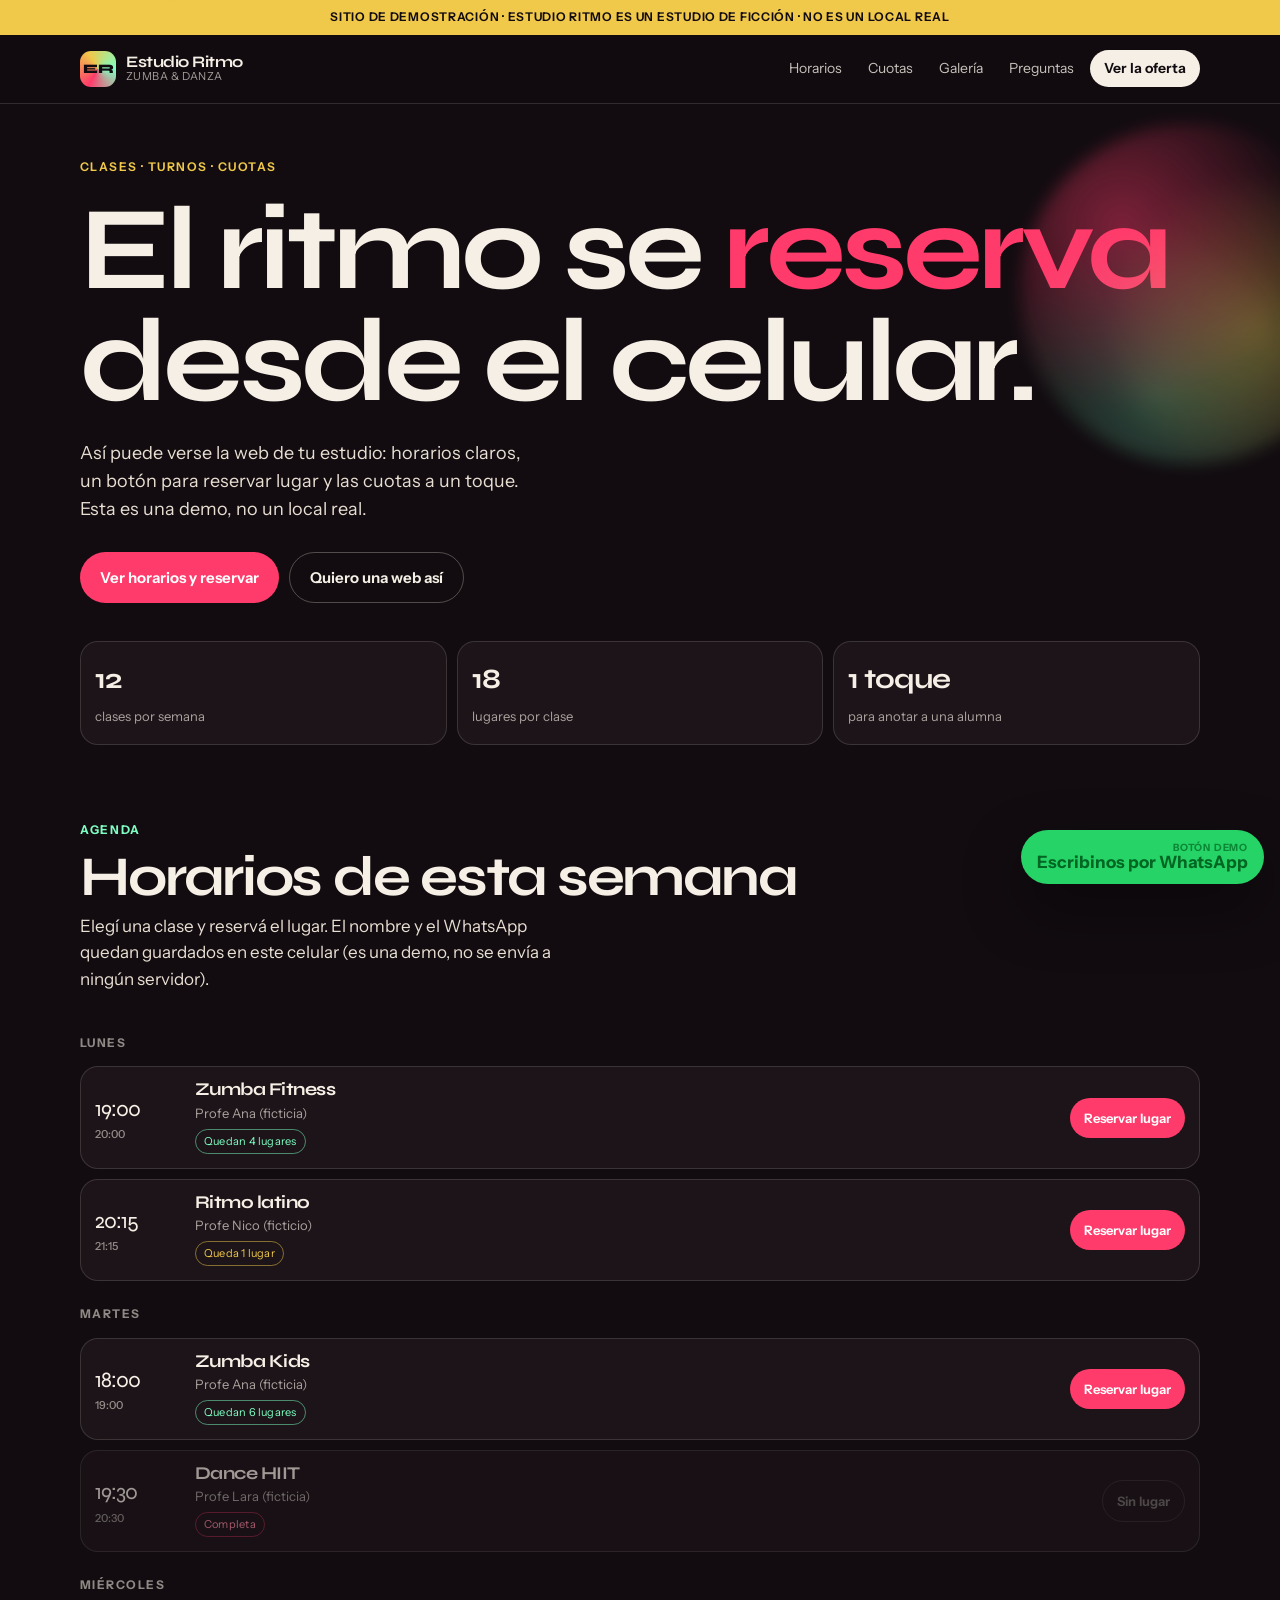
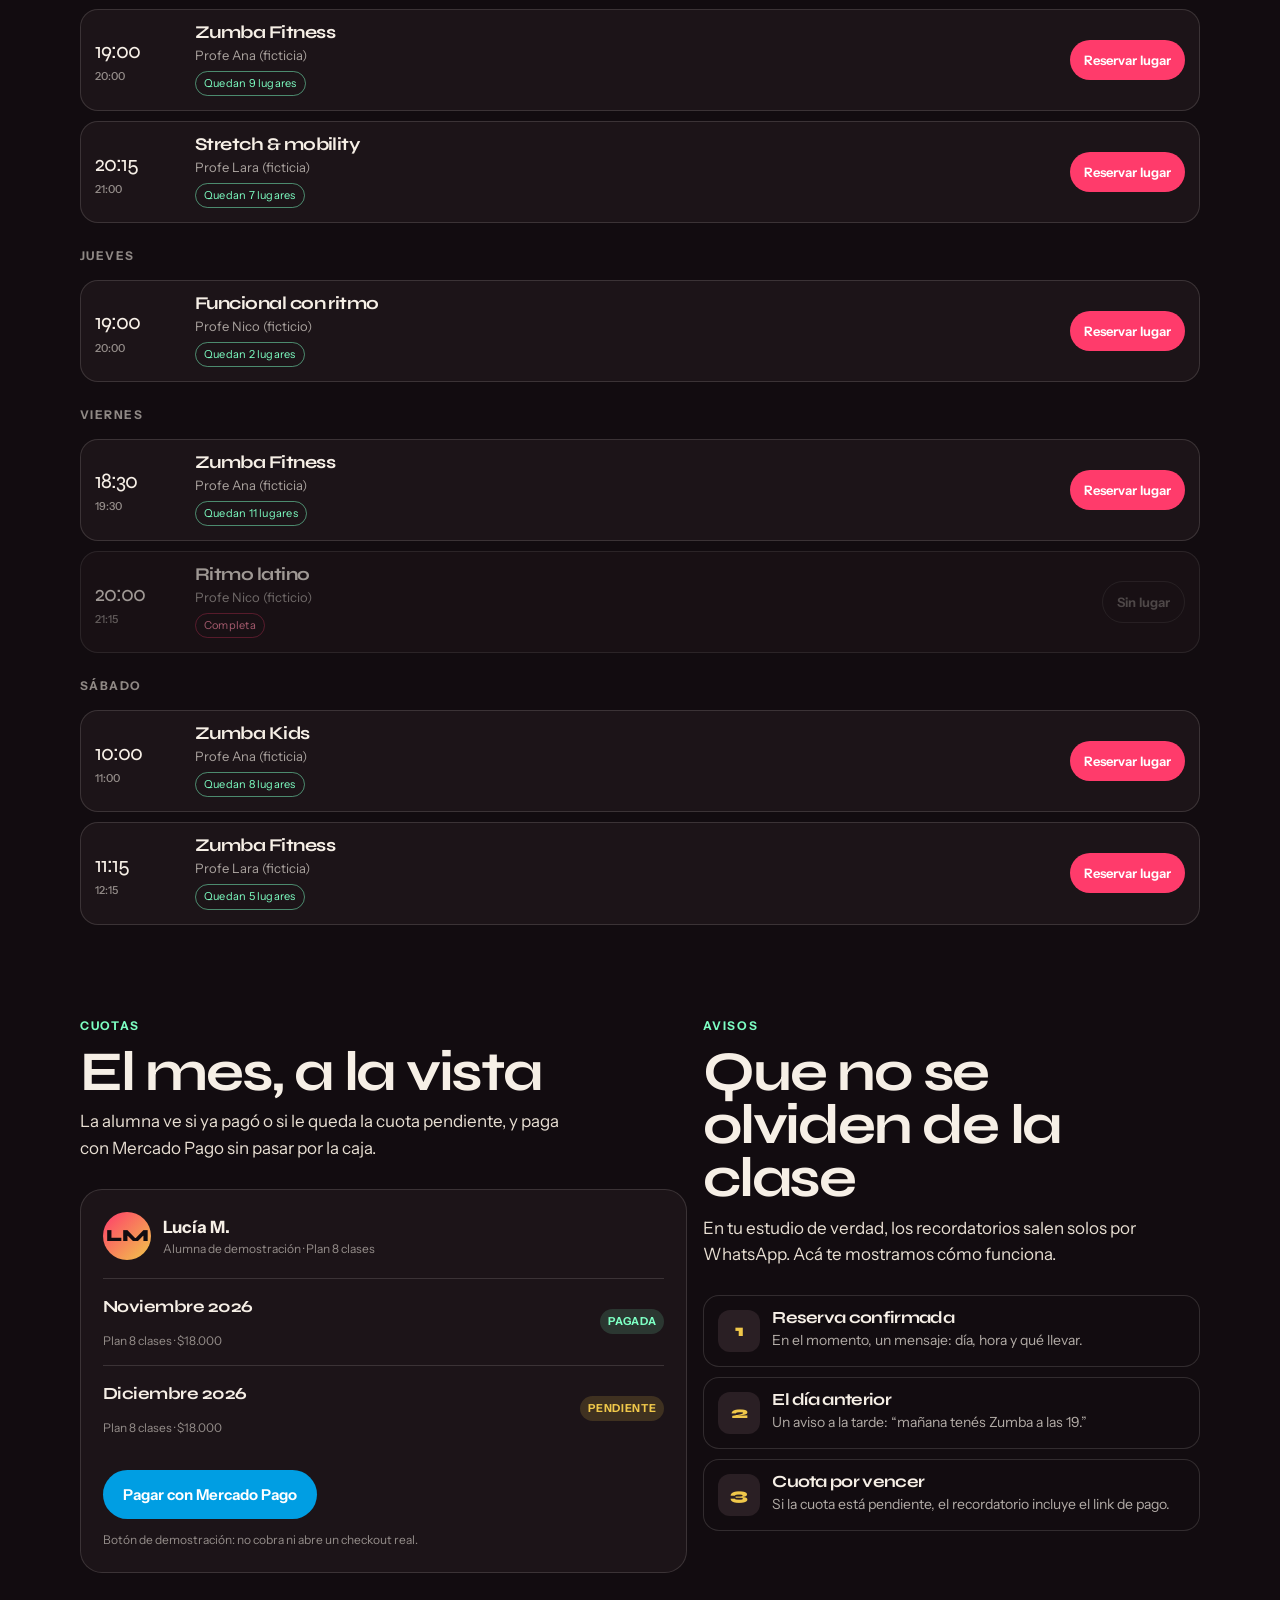
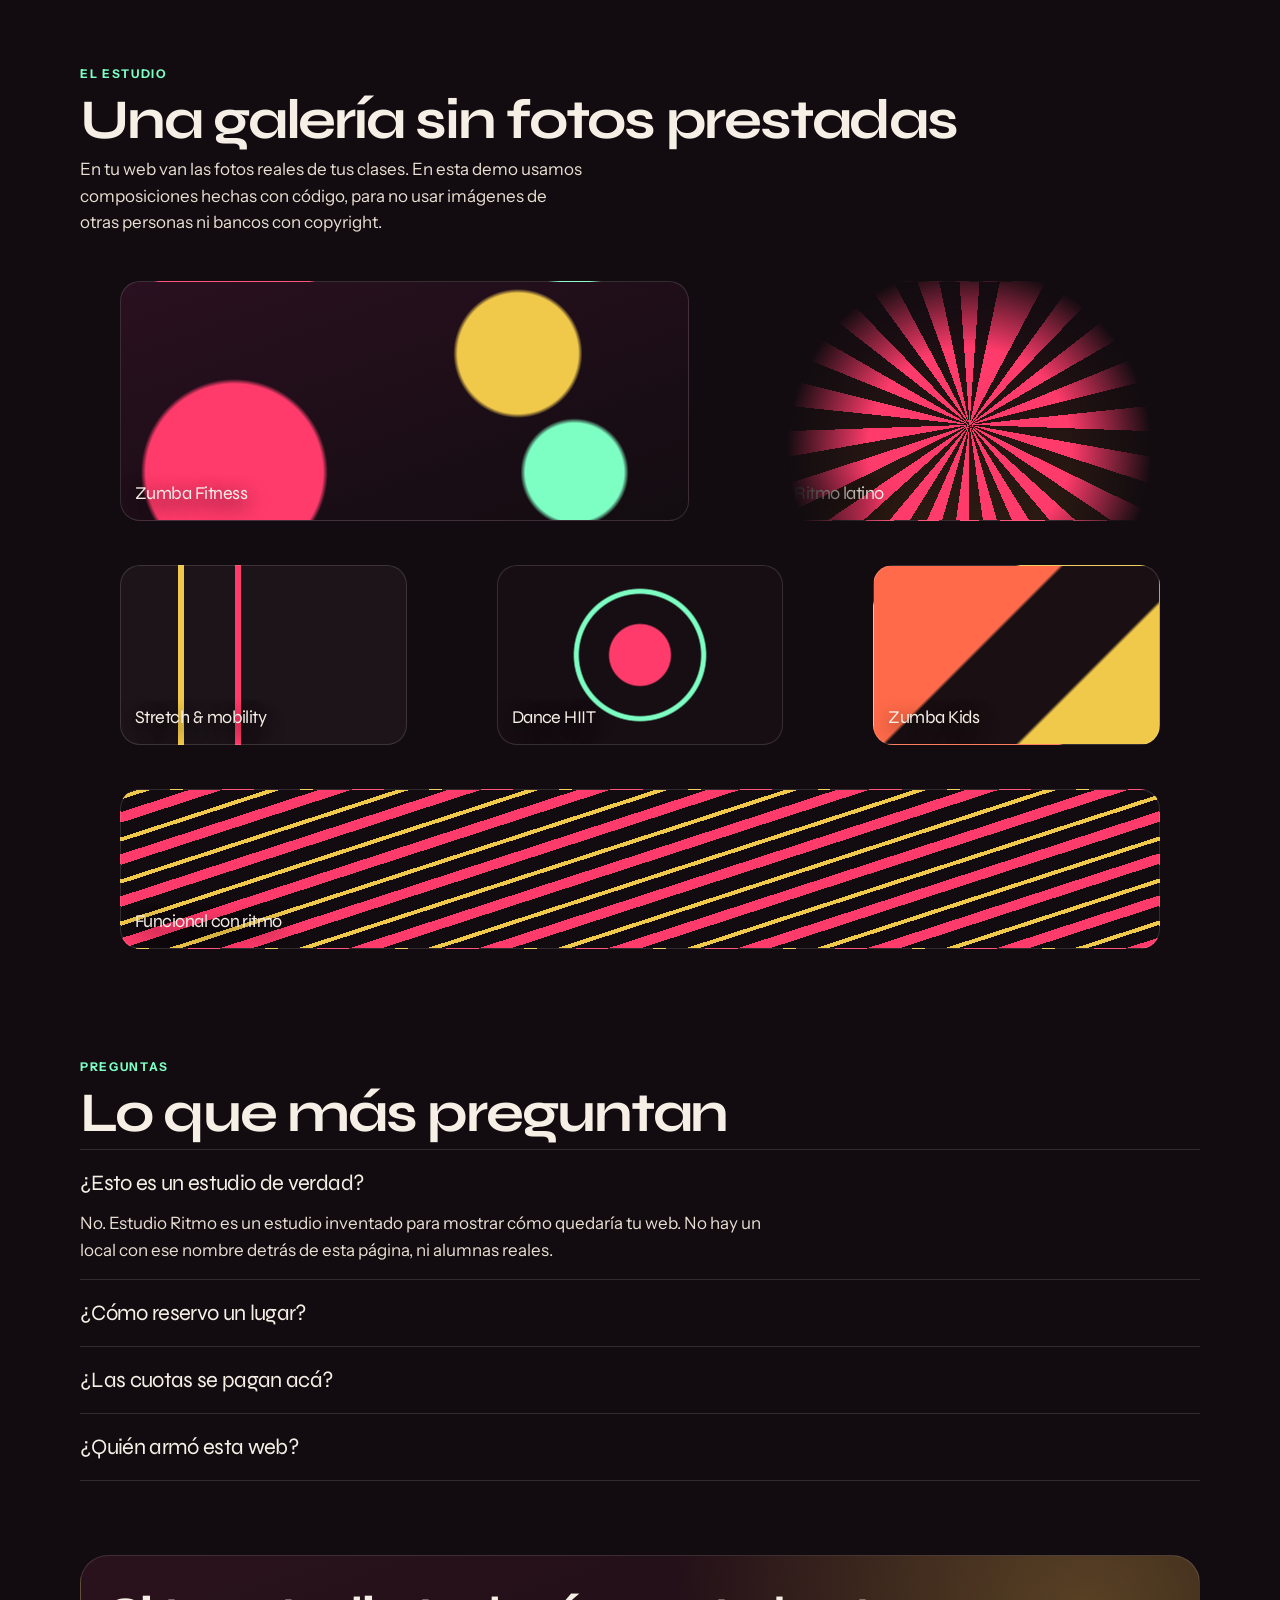
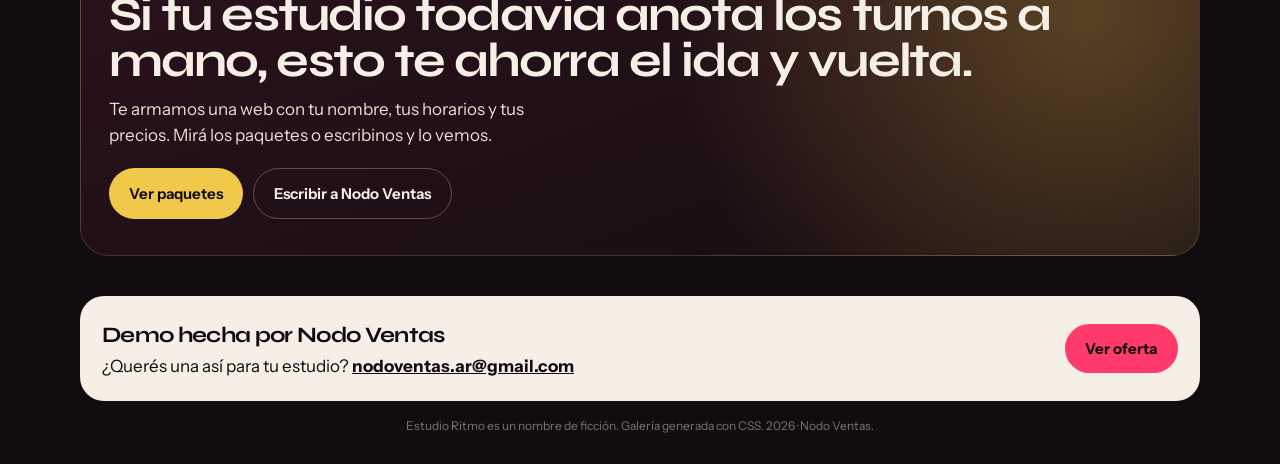
==== index.html @ 61b85a7e "Publicar demo Estudio Ritmo para Nodo Ventas" ====
<!DOCTYPE html>
<html lang="es-AR">
<head>
  <meta charset="utf-8">
  <meta name="viewport" content="width=device-width, initial-scale=1">
  <title>Estudio Ritmo · Zumba y Danza — Demo de Nodo Ventas</title>
  <meta name="description" content="Demo de una web para un estudio de Zumba y danza: horarios, reserva de lugar, cuotas y WhatsApp. Hecha por Nodo Ventas. Este estudio es de ficción.">
  <meta name="robots" content="noindex, nofollow">
  <link rel="icon" href="favicon.svg" type="image/svg+xml">
  <link rel="preconnect" href="https://fonts.googleapis.com">
  <link rel="preconnect" href="https://fonts.gstatic.com" crossorigin>
  <link href="https://fonts.googleapis.com/css2?family=Instrument+Sans:wght@400;500;650;700&family=Syne:wght@700;800&display=swap" rel="stylesheet">
  <link rel="stylesheet" href="styles.css">
</head>
<body>
  <a class="skip" href="#contenido">Saltar al contenido</a>
  <div class="demo-ribbon">Sitio de demostración · Estudio Ritmo es un estudio de ficción · No es un local real</div>

  <header class="site-header">
    <div class="wrap header-inner">
      <a class="brand" href="#inicio">
        <span class="brand-mark" aria-hidden="true">ER</span>
        <span class="brand-text">
          <strong>Estudio Ritmo</strong>
          <span>Zumba & Danza</span>
        </span>
      </a>
      <button class="menu-btn" type="button" aria-expanded="false" aria-controls="nav" aria-label="Abrir menú">
        <span></span><span></span><span></span>
      </button>
      <nav class="nav" id="nav">
        <a href="#horarios">Horarios</a>
        <a href="#cuotas">Cuotas</a>
        <a href="#galeria">Galería</a>
        <a href="#preguntas">Preguntas</a>
        <a class="nav-cta" href="oferta/">Ver la oferta</a>
      </nav>
    </div>
  </header>

  <main id="contenido">
    <section class="hero" id="inicio">
      <div class="hero-orbit" aria-hidden="true"></div>
      <div class="wrap">
        <p class="hero-kicker">Clases · Turnos · Cuotas</p>
        <h1>El ritmo se <em>reserva</em> desde el celular.</h1>
        <p class="hero-lead">Así puede verse la web de tu estudio: horarios claros, un botón para reservar lugar y las cuotas a un toque. Esta es una demo, no un local real.</p>
        <div class="hero-actions">
          <a class="btn btn-primary" href="#horarios">Ver horarios y reservar</a>
          <a class="btn btn-ghost" href="oferta/">Quiero una web así</a>
        </div>
      </div>
    </section>

    <div class="wrap">
      <div class="stats">
        <div class="stat"><b>12</b><span>clases por semana</span></div>
        <div class="stat"><b>18</b><span>lugares por clase</span></div>
        <div class="stat"><b>1 toque</b><span>para anotar a una alumna</span></div>
      </div>
    </div>

    <section id="horarios">
      <div class="wrap">
        <p class="section-kicker">Agenda</p>
        <h2 class="section-title">Horarios de esta semana</h2>
        <p class="section-lead">Elegí una clase y reservá el lugar. El nombre y el WhatsApp quedan guardados en este celular (es una demo, no se envía a ningún servidor).</p>
        <div class="schedule" id="schedule"></div>
      </div>
    </section>

    <section id="cuotas">
      <div class="wrap cuotas-grid">
        <div>
          <p class="section-kicker">Cuotas</p>
          <h2 class="section-title">El mes, a la vista</h2>
          <p class="section-lead">La alumna ve si ya pagó o si le queda la cuota pendiente, y paga con Mercado Pago sin pasar por la caja.</p>
          <div class="panel">
            <div class="alumna">
              <div class="avatar" aria-hidden="true">LM</div>
              <div>
                <strong>Lucía M.</strong>
                <small>Alumna de demostración · Plan 8 clases</small>
              </div>
            </div>
            <div class="fee-row">
              <div>
                <strong>Noviembre 2026</strong>
                <div class="demo-note">Plan 8 clases · $18.000</div>
              </div>
              <span class="badge badge-ok">Pagada</span>
            </div>
            <div class="fee-row">
              <div>
                <strong>Diciembre 2026</strong>
                <div class="demo-note">Plan 8 clases · $18.000</div>
              </div>
              <span class="badge badge-pend">Pendiente</span>
            </div>
            <div class="hero-actions" style="margin-top:18px">
              <button class="btn btn-mp" type="button" id="btn-mp">Pagar con Mercado Pago</button>
            </div>
            <p class="demo-note">Botón de demostración: no cobra ni abre un checkout real.</p>
          </div>
        </div>
        <div id="recordatorios">
          <p class="section-kicker">Avisos</p>
          <h2 class="section-title">Que no se olviden de la clase</h2>
          <p class="section-lead">En tu estudio de verdad, los recordatorios salen solos por WhatsApp. Acá te mostramos cómo funciona.</p>
          <div class="reminders">
            <div class="step">
              <div class="step-n">1</div>
              <div>
                <h3>Reserva confirmada</h3>
                <p>En el momento, un mensaje: día, hora y qué llevar.</p>
              </div>
            </div>
            <div class="step">
              <div class="step-n">2</div>
              <div>
                <h3>El día anterior</h3>
                <p>Un aviso a la tarde: “mañana tenés Zumba a las 19.”</p>
              </div>
            </div>
            <div class="step">
              <div class="step-n">3</div>
              <div>
                <h3>Cuota por vencer</h3>
                <p>Si la cuota está pendiente, el recordatorio incluye el link de pago.</p>
              </div>
            </div>
          </div>
        </div>
      </div>
    </section>

    <section id="galeria">
      <div class="wrap">
        <p class="section-kicker">El estudio</p>
        <h2 class="section-title">Una galería sin fotos prestadas</h2>
        <p class="section-lead">En tu web van las fotos reales de tus clases. En esta demo usamos composiciones hechas con código, para no usar imágenes de otras personas ni bancos con copyright.</p>
        <div class="gallery">
          <figure class="art"><figcaption>Zumba Fitness</figcaption></figure>
          <figure class="art"><figcaption>Ritmo latino</figcaption></figure>
          <figure class="art"><figcaption>Stretch & mobility</figcaption></figure>
          <figure class="art"><figcaption>Dance HIIT</figcaption></figure>
          <figure class="art"><figcaption>Zumba Kids</figcaption></figure>
          <figure class="art"><figcaption>Funcional con ritmo</figcaption></figure>
        </div>
      </div>
    </section>

    <section id="preguntas">
      <div class="wrap faq">
        <p class="section-kicker">Preguntas</p>
        <h2 class="section-title">Lo que más preguntan</h2>
        <details open>
          <summary>¿Esto es un estudio de verdad?</summary>
          <p>No. Estudio Ritmo es un estudio inventado para mostrar cómo quedaría tu web. No hay un local con ese nombre detrás de esta página, ni alumnas reales.</p>
        </details>
        <details>
          <summary>¿Cómo reservo un lugar?</summary>
          <p>En Horarios, tocá “Reservar lugar”, escribí tu nombre y un WhatsApp. En la demo la reserva queda en este celular. En tu estudio, te llegaría a vos y a la alumna por WhatsApp.</p>
        </details>
        <details>
          <summary>¿Las cuotas se pagan acá?</summary>
          <p>En una web real, el botón de Mercado Pago abre el checkout y acredita la cuota. En esta demo el botón no cobra: solo muestra cómo se vería el paso.</p>
        </details>
        <details>
          <summary>¿Quién armó esta web?</summary>
          <p>La armó Nodo Ventas, para mostrarte el tipo de sitio que podemos hacer para tu estudio. Si te gusta, escribinos a nodoventas.ar@gmail.com.</p>
        </details>
      </div>
    </section>

    <div class="wrap">
      <div class="cta-band">
        <h2>Si tu estudio todavía anota los turnos a mano, esto te ahorra el ida y vuelta.</h2>
        <p>Te armamos una web con tu nombre, tus horarios y tus precios. Mirá los paquetes o escribinos y lo vemos.</p>
        <div class="hero-actions">
          <a class="btn btn-gold" href="oferta/">Ver paquetes</a>
          <a class="btn btn-ghost" href="mailto:nodoventas.ar@gmail.com?subject=Quiero%20una%20web%20como%20la%20demo%20de%20Estudio%20Ritmo">Escribir a Nodo Ventas</a>
        </div>
      </div>
    </div>
  </main>

  <footer class="site-footer">
    <div class="wrap">
      <div class="nodo-banner">
        <div>
          <strong>Demo hecha por Nodo Ventas</strong>
          <span>¿Querés una así para tu estudio? <a href="mailto:nodoventas.ar@gmail.com">nodoventas.ar@gmail.com</a></span>
        </div>
        <a class="btn btn-primary" href="oferta/">Ver oferta</a>
      </div>
      <p class="fine">Estudio Ritmo es un nombre de ficción. Galería generada con CSS. 2026 · Nodo Ventas.</p>
    </div>
  </footer>

  <a class="wa-float" href="https://wa.me/5491100000000" id="btn-wa" data-demo="true">
    <small>Botón demo</small>
    Escribinos por WhatsApp
  </a>

  <div class="modal" id="modal-reserva" hidden>
    <div class="sheet" role="dialog" aria-modal="true" aria-labelledby="reserva-titulo">
      <div id="reserva-form">
        <h2 id="reserva-titulo">Reservar lugar</h2>
        <p class="class-resume" id="reserva-resumen"></p>
        <label for="nombre">Tu nombre</label>
        <input id="nombre" name="nombre" autocomplete="name" required placeholder="Ej: Marina López">
        <label for="whatsapp">WhatsApp</label>
        <input id="whatsapp" name="whatsapp" inputmode="tel" autocomplete="tel" required placeholder="Ej: 11 5555-0000">
        <p class="demo-note">En esta demo no se envía ningún mensaje. Los datos quedan solo en tu celular.</p>
        <div class="sheet-actions">
          <button class="btn btn-primary" type="button" id="btn-confirmar">Confirmar reserva</button>
          <button class="btn btn-ghost" type="button" data-close>Cancelar</button>
        </div>
      </div>
      <div class="confirm-box" id="reserva-ok" hidden>
        <p class="section-kicker">Listo</p>
        <h2>Lugar reservado</h2>
        <p class="class-resume" id="ok-resumen"></p>
        <div class="code" id="ok-codigo"></div>
        <p>En un estudio real, te llegaría un WhatsApp de confirmación y un recordatorio el día anterior.</p>
        <div class="sheet-actions" style="justify-content:center">
          <button class="btn btn-gold" type="button" data-close>Cerrar</button>
        </div>
      </div>
    </div>
  </div>

  <div class="modal" id="modal-aviso" hidden>
    <div class="sheet" role="dialog" aria-modal="true" aria-labelledby="aviso-titulo">
      <h2 id="aviso-titulo">Esto es una demostración</h2>
      <p id="aviso-texto" class="class-resume"></p>
      <div class="sheet-actions">
        <button class="btn btn-gold" type="button" data-close>Entendido</button>
      </div>
    </div>
  </div>

  <script src="app.js"></script>
</body>
</html>
---- styles.css ----
:root {
  --ink: #120c10;
  --ink-2: #1c1418;
  --ink-3: #2a1f24;
  --paper: #f6efe6;
  --paper-dim: #e8dfd3;
  --flash: #ff3b6b;
  --flash-2: #ff6b4a;
  --gold: #f0c84a;
  --mint: #7dffc3;
  --line: rgba(246, 239, 230, 0.14);
  --line-strong: rgba(246, 239, 230, 0.28);
  --shadow: 0 24px 60px rgba(0, 0, 0, 0.45);
  --radius: 22px;
  --font-d: "Syne", "Trebuchet MS", sans-serif;
  --font-b: "Instrument Sans", "Segoe UI", sans-serif;
  --max: 1120px;
}

*, *::before, *::after { box-sizing: border-box; }
html { scroll-behavior: smooth; }
html, body { margin: 0; padding: 0; }
body {
  background: var(--ink);
  color: var(--paper);
  font-family: var(--font-b);
  font-size: 17px;
  line-height: 1.55;
  -webkit-font-smoothing: antialiased;
  text-rendering: optimizeLegibility;
}

img { max-width: 100%; display: block; }
a { color: inherit; }
button, input, select { font: inherit; color: inherit; }
button { cursor: pointer; }
h1, h2, h3, h4 { font-family: var(--font-d); line-height: 0.95; letter-spacing: -0.04em; margin: 0; }
p { margin: 0; }

.skip {
  position: absolute; left: 12px; top: -40px; z-index: 100;
  background: var(--gold); color: var(--ink); padding: 8px 12px; border-radius: 8px;
}
.skip:focus { top: 12px; }

.demo-ribbon {
  background: var(--gold);
  color: var(--ink);
  text-align: center;
  font-size: 12px;
  font-weight: 650;
  letter-spacing: 0.06em;
  text-transform: uppercase;
  padding: 8px 16px;
}

.wrap { width: min(var(--max), calc(100% - 32px)); margin-inline: auto; }

.site-header {
  position: sticky; top: 0; z-index: 40;
  backdrop-filter: blur(16px);
  background: rgba(18, 12, 16, 0.82);
  border-bottom: 1px solid var(--line);
}
.header-inner {
  display: flex; align-items: center; justify-content: space-between;
  min-height: 68px; gap: 16px;
}
.brand { display: flex; align-items: center; gap: 10px; text-decoration: none; }
.brand-mark {
  width: 36px; height: 36px; border-radius: 11px;
  background: conic-gradient(from 210deg, var(--flash), var(--gold), var(--mint), var(--flash));
  display: grid; place-items: center;
  font-family: var(--font-d); font-weight: 800; font-size: 13px; color: var(--ink);
}
.brand-text { display: flex; flex-direction: column; line-height: 1.05; }
.brand-text strong { font-family: var(--font-d); font-size: 16px; letter-spacing: -0.03em; }
.brand-text span { font-size: 11px; opacity: 0.65; letter-spacing: 0.04em; text-transform: uppercase; }

.nav { display: flex; gap: 6px; align-items: center; }
.nav a {
  text-decoration: none; font-size: 14px; padding: 8px 10px; border-radius: 999px;
  opacity: 0.8;
}
.nav a:hover, .nav a:focus-visible { opacity: 1; background: var(--ink-3); }
.nav-cta {
  background: var(--paper) !important; color: var(--ink) !important;
  font-weight: 650; opacity: 1 !important; padding: 8px 14px !important;
}
.menu-btn {
  display: none; background: transparent; border: 1px solid var(--line-strong);
  border-radius: 10px; width: 44px; height: 44px; padding: 0;
}
.menu-btn span { display: block; width: 18px; height: 2px; background: var(--paper); margin: 4px auto; }

.hero { padding: 48px 0 28px; position: relative; overflow: hidden; }
.hero-kicker {
  display: inline-flex; align-items: center; gap: 8px;
  font-size: 12px; letter-spacing: 0.12em; text-transform: uppercase;
  color: var(--gold); font-weight: 650; margin-bottom: 18px;
}
.hero h1 {
  font-size: clamp(52px, 12vw, 118px);
  max-width: 14ch;
}
.hero h1 em { font-style: normal; color: var(--flash); }
.hero-lead {
  max-width: 38ch; margin: 22px 0 28px; font-size: 18px; color: var(--paper-dim);
}
.hero-actions { display: flex; flex-wrap: wrap; gap: 10px; }
.btn {
  display: inline-flex; align-items: center; justify-content: center; gap: 8px;
  text-decoration: none; border: 0; border-radius: 999px;
  padding: 13px 20px; font-weight: 650; font-size: 15px;
  transition: transform 0.15s ease, background 0.15s ease;
}
.btn:active { transform: scale(0.98); }
.btn-primary { background: var(--flash); color: #fff; }
.btn-primary:hover { background: #ff567f; }
.btn-ghost { background: transparent; border: 1px solid var(--line-strong); color: var(--paper); }
.btn-ghost:hover { background: var(--ink-3); }
.btn-gold { background: var(--gold); color: var(--ink); }
.btn-mp { background: #009ee3; color: #fff; }
.btn-wa { background: #25d366; color: #062; }
.btn[disabled] { opacity: 0.4; cursor: not-allowed; }

.hero-orbit {
  position: absolute; right: -80px; top: 20px; width: 340px; height: 340px;
  border-radius: 50%;
  background:
    radial-gradient(circle at 30% 30%, rgba(255, 59, 107, 0.45), transparent 55%),
    radial-gradient(circle at 70% 60%, rgba(240, 200, 74, 0.35), transparent 50%),
    radial-gradient(circle at 40% 80%, rgba(125, 255, 195, 0.25), transparent 50%);
  filter: blur(8px); pointer-events: none;
}

.stats {
  display: grid; grid-template-columns: repeat(3, 1fr); gap: 10px;
  padding: 10px 0 48px;
}
.stat {
  border: 1px solid var(--line); border-radius: 18px; padding: 16px 14px;
  background: var(--ink-2);
}
.stat b { display: block; font-family: var(--font-d); font-size: 28px; letter-spacing: -0.04em; }
.stat span { font-size: 13px; opacity: 0.65; }

section { padding: 28px 0 64px; }
.section-kicker {
  color: var(--mint); font-size: 12px; letter-spacing: 0.14em; text-transform: uppercase; font-weight: 700;
  margin-bottom: 10px;
}
.section-title { font-size: clamp(32px, 6vw, 56px); margin-bottom: 10px; }
.section-lead { color: var(--paper-dim); max-width: 46ch; margin-bottom: 28px; }

.schedule {
  display: grid; gap: 10px;
}
.day-label {
  font-size: 12px; letter-spacing: 0.12em; text-transform: uppercase;
  opacity: 0.55; margin: 14px 0 4px; font-weight: 700;
}
.class-card {
  display: grid; grid-template-columns: 88px 1fr auto; gap: 12px; align-items: center;
  background: var(--ink-2); border: 1px solid var(--line); border-radius: 18px;
  padding: 14px;
}
.class-card.full { opacity: 0.62; }
.class-time { font-family: var(--font-d); font-size: 22px; letter-spacing: -0.04em; }
.class-time small { display: block; font-family: var(--font-b); font-size: 11px; opacity: 0.55; font-weight: 500; letter-spacing: 0; }
.class-meta h3 { font-size: 18px; margin-bottom: 4px; letter-spacing: -0.03em; }
.class-meta p { font-size: 13px; opacity: 0.65; }
.pills { display: flex; gap: 6px; flex-wrap: wrap; margin-top: 6px; }
.pill {
  font-size: 11px; border-radius: 999px; padding: 3px 8px;
  border: 1px solid var(--line-strong); letter-spacing: 0.02em;
}
.pill.ok { border-color: rgba(125, 255, 195, 0.5); color: var(--mint); }
.pill.warn { border-color: rgba(240, 200, 74, 0.5); color: var(--gold); }
.pill.no { border-color: rgba(255, 59, 107, 0.45); color: #ff8aa6; }
.class-card .btn { padding: 10px 14px; font-size: 13px; white-space: nowrap; }

.cuotas-grid, .two-col { display: grid; grid-template-columns: 1.1fr 0.9fr; gap: 16px; }
.panel {
  background: var(--ink-2); border: 1px solid var(--line); border-radius: var(--radius); padding: 22px;
}
.alumna { display: flex; gap: 12px; align-items: center; margin-bottom: 18px; }
.avatar {
  width: 48px; height: 48px; border-radius: 50%;
  background: linear-gradient(135deg, var(--flash), var(--gold));
  display: grid; place-items: center; font-family: var(--font-d); font-weight: 800; color: var(--ink);
}
.alumna small { display: block; opacity: 0.55; font-size: 12px; }
.fee-row {
  display: flex; justify-content: space-between; align-items: center; gap: 10px;
  padding: 14px 0; border-top: 1px solid var(--line);
}
.fee-row strong { font-family: var(--font-d); letter-spacing: -0.03em; }
.badge {
  font-size: 11px; font-weight: 700; letter-spacing: 0.06em; text-transform: uppercase;
  border-radius: 999px; padding: 4px 8px;
}
.badge-ok { background: rgba(125, 255, 195, 0.15); color: var(--mint); }
.badge-pend { background: rgba(240, 200, 74, 0.16); color: var(--gold); }
.demo-note { font-size: 12px; opacity: 0.55; margin-top: 12px; }

.reminders { display: grid; gap: 10px; }
.step {
  display: grid; grid-template-columns: 42px 1fr; gap: 12px; align-items: start;
  padding: 14px; border: 1px solid var(--line); border-radius: 16px; background: var(--ink);
}
.step-n {
  width: 42px; height: 42px; border-radius: 12px;
  background: var(--ink-3); display: grid; place-items: center;
  font-family: var(--font-d); font-weight: 800; color: var(--gold);
}
.step h3 { font-size: 17px; margin-bottom: 4px; }
.step p { font-size: 14px; opacity: 0.7; }

.gallery { display: grid; grid-template-columns: repeat(6, 1fr); gap: 10px; }
.art {
  position: relative; overflow: hidden; border-radius: 20px; min-height: 180px;
  border: 1px solid var(--line);
}
.art:nth-child(1) { grid-column: span 3; min-height: 240px; background:
  radial-gradient(circle at 20% 80%, #ff3b6b 0 18%, transparent 19%),
  radial-gradient(circle at 70% 30%, #f0c84a 0 14%, transparent 15%),
  radial-gradient(circle at 80% 80%, #7dffc3 0 10%, transparent 11%),
  linear-gradient(160deg, #2a1020, #120c10);
}
.art:nth-child(2) { grid-column: span 3; background:
  repeating-conic-gradient(from 20deg at 50% 60%, #ff3b6b 0 8deg, transparent 8deg 16deg),
  linear-gradient(180deg, #1a0c14, #2a1a12);
  mask-image: radial-gradient(circle at 50% 70%, #000 40%, transparent 72%);
}
.art:nth-child(3), .art:nth-child(4), .art:nth-child(5), .art:nth-child(6) { grid-column: span 3; }
@media (min-width: 720px) {
  .art:nth-child(3), .art:nth-child(4), .art:nth-child(5), .art:nth-child(6) { grid-column: span 3; }
  .gallery { grid-template-columns: repeat(12, 1fr); }
  .art:nth-child(1) { grid-column: span 7; }
  .art:nth-child(2) { grid-column: span 5; }
  .art:nth-child(3) { grid-column: span 4; }
  .art:nth-child(4) { grid-column: span 4; }
  .art:nth-child(5) { grid-column: span 4; }
  .art:nth-child(6) { grid-column: span 12; min-height: 160px; }
}
.art:nth-child(3) { background:
  linear-gradient(90deg, transparent 0 20%, #f0c84a 20% 22%, transparent 22% 40%, #ff3b6b 40% 42%, transparent 42%),
  linear-gradient(#1c1418, #1c1418);
}
.art:nth-child(4) {
  background:
    radial-gradient(circle at 50% 50%, transparent 36%, #7dffc3 37% 39%, transparent 40%),
    radial-gradient(circle at 50% 50%, #ff3b6b 0 18%, transparent 19%),
    #160e12;
}
.art:nth-child(5) {
  background:
    linear-gradient(135deg, #ff6b4a 0 40%, transparent 41%),
    linear-gradient(315deg, #f0c84a 0 30%, #1a1014 31%);
}
.art:nth-child(6) {
  background:
    repeating-linear-gradient(-18deg, #ff3b6b 0 10px, #120c10 10px 22px, #f0c84a 22px 26px, #120c10 26px 40px);
}
.art figcaption {
  position: absolute; left: 14px; bottom: 12px;
  font-family: var(--font-d); font-size: 18px; letter-spacing: -0.03em;
  text-shadow: 0 6px 20px #000;
}

.faq details {
  border-top: 1px solid var(--line); padding: 16px 0;
}
.faq details:last-child { border-bottom: 1px solid var(--line); }
.faq summary { cursor: pointer; font-family: var(--font-d); font-size: 22px; letter-spacing: -0.03em; list-style: none; }
.faq summary::-webkit-details-marker { display: none; }
.faq details p { margin-top: 10px; color: var(--paper-dim); max-width: 62ch; }

.cta-band {
  margin: 10px 0 40px; padding: 36px 28px; border-radius: 28px;
  background:
    radial-gradient(circle at 90% 20%, rgba(240, 200, 74, 0.28), transparent 40%),
    linear-gradient(160deg, #2a121c, #160c10);
  border: 1px solid var(--line);
}
.cta-band h2 { font-size: clamp(28px, 6vw, 48px); margin-bottom: 12px; }
.cta-band p { color: var(--paper-dim); margin-bottom: 20px; max-width: 42ch; }

.site-footer { padding: 0 0 28px; }
.nodo-banner {
  background: var(--paper); color: var(--ink); border-radius: 24px; padding: 22px 22px;
  display: flex; flex-wrap: wrap; justify-content: space-between; gap: 12px; align-items: center;
}
.nodo-banner strong { font-family: var(--font-d); font-size: 22px; letter-spacing: -0.03em; display: block; }
.nodo-banner a { color: var(--ink); font-weight: 700; }
.fine { text-align: center; font-size: 12px; opacity: 0.45; margin-top: 16px; }

.wa-float {
  position: fixed; right: 16px; bottom: 16px; z-index: 30;
  background: #25d366; color: #062; border-radius: 999px;
  padding: 12px 16px; text-decoration: none; font-weight: 750;
  box-shadow: var(--shadow); display: flex; flex-direction: column; align-items: flex-end; line-height: 1.1;
}
.wa-float small { font-size: 10px; font-weight: 700; letter-spacing: 0.08em; text-transform: uppercase; opacity: 0.7; }

.modal[hidden], .sheet[hidden] { display: none !important; }
.modal {
  position: fixed; inset: 0; z-index: 60;
  background: rgba(0, 0, 0, 0.62);
  display: grid; place-items: end center;
}
.sheet {
  width: min(520px, 100%);
  background: var(--ink-2);
  border-radius: 24px 24px 0 0;
  padding: 22px 20px 28px;
  border: 1px solid var(--line);
  max-height: 92vh; overflow: auto;
}
@media (min-width: 720px) {
  .modal { place-items: center; }
  .sheet { border-radius: 24px; }
}
.sheet h2 { font-size: 32px; margin-bottom: 8px; }
.sheet .class-resume { opacity: 0.7; margin-bottom: 18px; }
label { display: block; font-size: 13px; margin: 12px 0 6px; opacity: 0.8; }
input {
  width: 100%; background: var(--ink); border: 1px solid var(--line-strong);
  border-radius: 14px; padding: 12px 14px; outline: none;
}
input:focus { border-color: var(--gold); }
.sheet-actions { display: flex; gap: 8px; margin-top: 18px; flex-wrap: wrap; }
.confirm-box { text-align: center; padding: 12px 0; }
.confirm-box .code {
  font-family: var(--font-d); font-size: 36px; letter-spacing: 0.08em; color: var(--gold); margin: 10px 0 16px;
}

.plans { display: grid; grid-template-columns: repeat(3, 1fr); gap: 14px; }
.plan {
  background: var(--ink-2); border: 1px solid var(--line); border-radius: 24px; padding: 22px;
  display: flex; flex-direction: column; gap: 10px;
}
.plan.featured {
  border-color: rgba(240, 200, 74, 0.55);
  background:
    radial-gradient(circle at 80% 0%, rgba(240, 200, 74, 0.16), transparent 45%),
    var(--ink-2);
}
.plan .price { font-family: var(--font-d); font-size: 42px; letter-spacing: -0.05em; }
.plan .price span { font-size: 16px; opacity: 0.55; }
.plan ul { margin: 8px 0 16px; padding: 0 0 0 18px; color: var(--paper-dim); flex: 1; }
.plan li { margin: 7px 0; }
.eyebrow { font-size: 12px; letter-spacing: 0.12em; text-transform: uppercase; color: var(--gold); font-weight: 700; }

@media (max-width: 800px) {
  .menu-btn { display: inline-block; }
  .nav {
    display: none; position: absolute; left: 0; right: 0; top: 100%;
    flex-direction: column; background: #160e12; padding: 12px 16px 18px;
    border-bottom: 1px solid var(--line);
  }
  .nav.open { display: flex; }
  .class-card { grid-template-columns: 72px 1fr; }
  .class-card .btn { grid-column: 1 / -1; }
  .cuotas-grid, .two-col, .plans { grid-template-columns: 1fr; }
  .gallery { grid-template-columns: 1fr 1fr; }
  .art, .art:nth-child(1), .art:nth-child(2), .art:nth-child(n) { grid-column: span 1; min-height: 160px; }
  .hero-orbit { opacity: 0.7; width: 240px; height: 240px; right: -60px; }
}

@media (prefers-reduced-motion: reduce) {
  html { scroll-behavior: auto; }
  .btn { transition: none; }
}
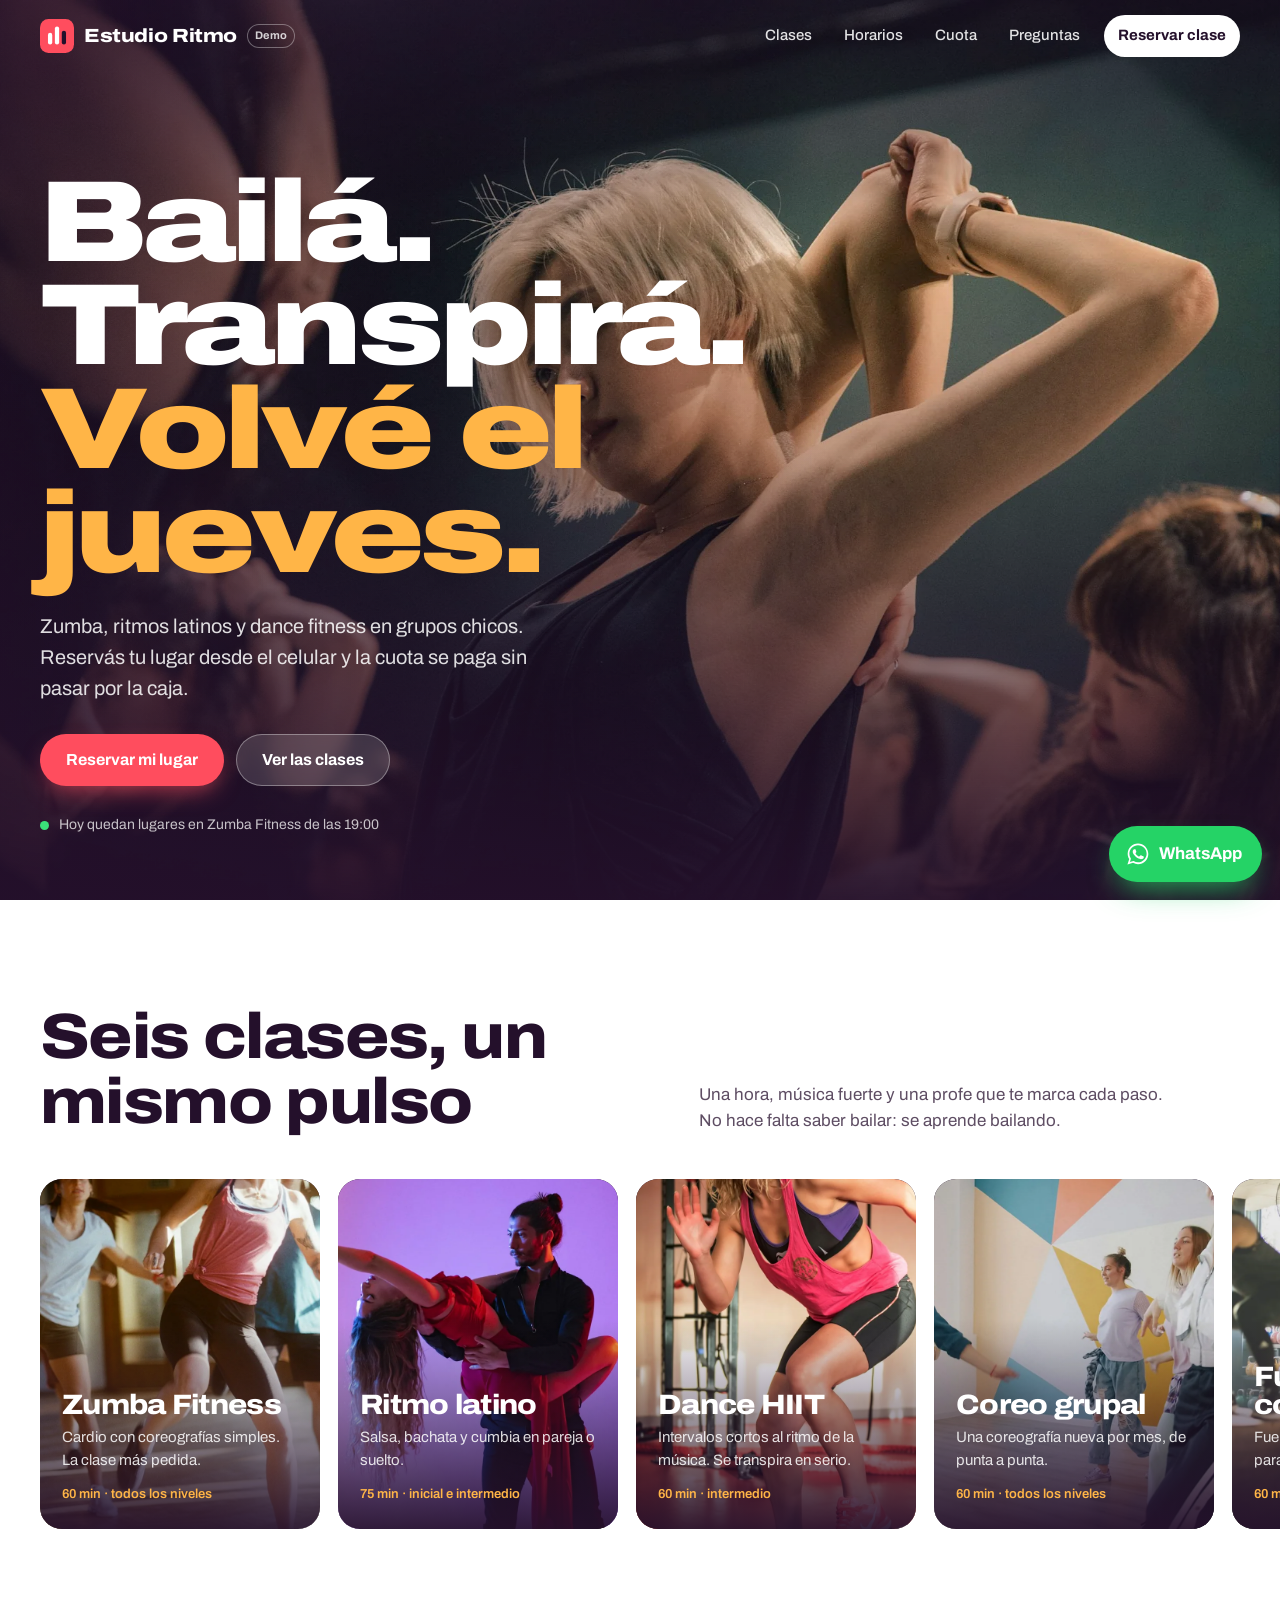
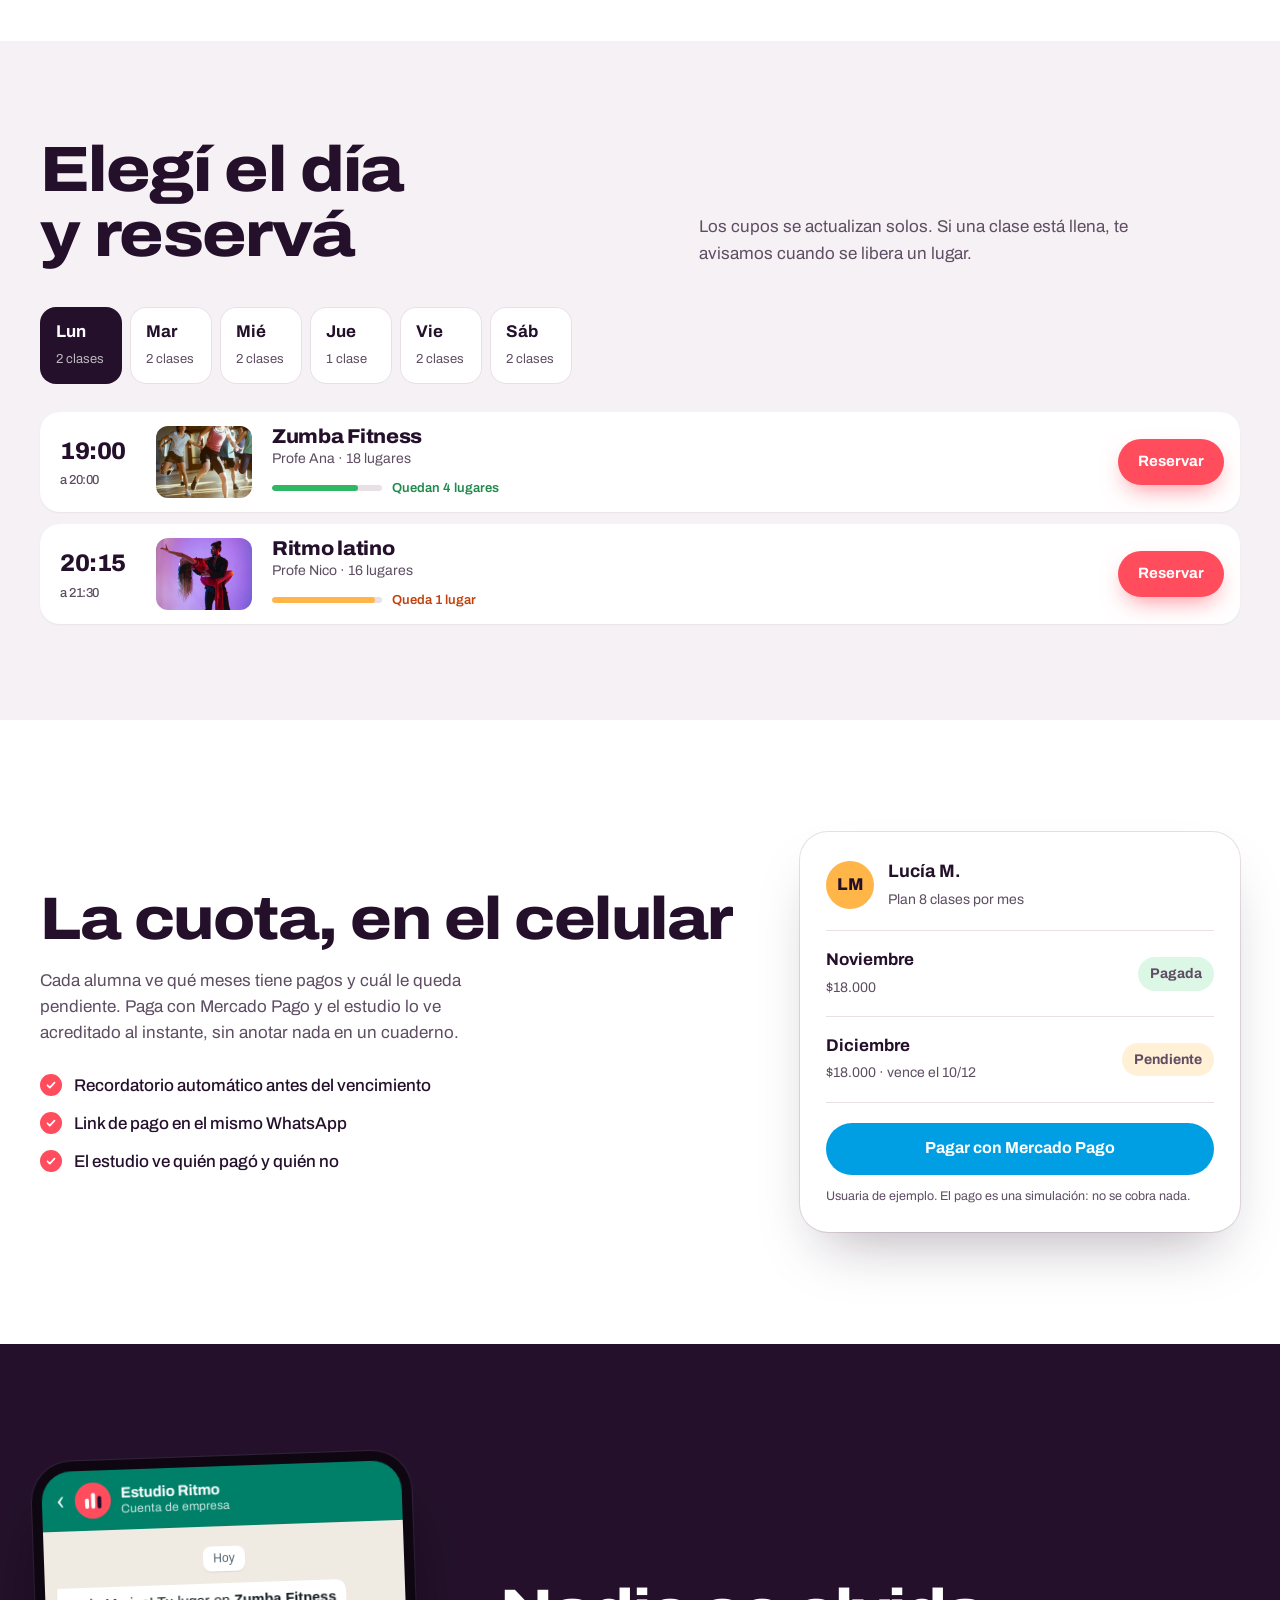
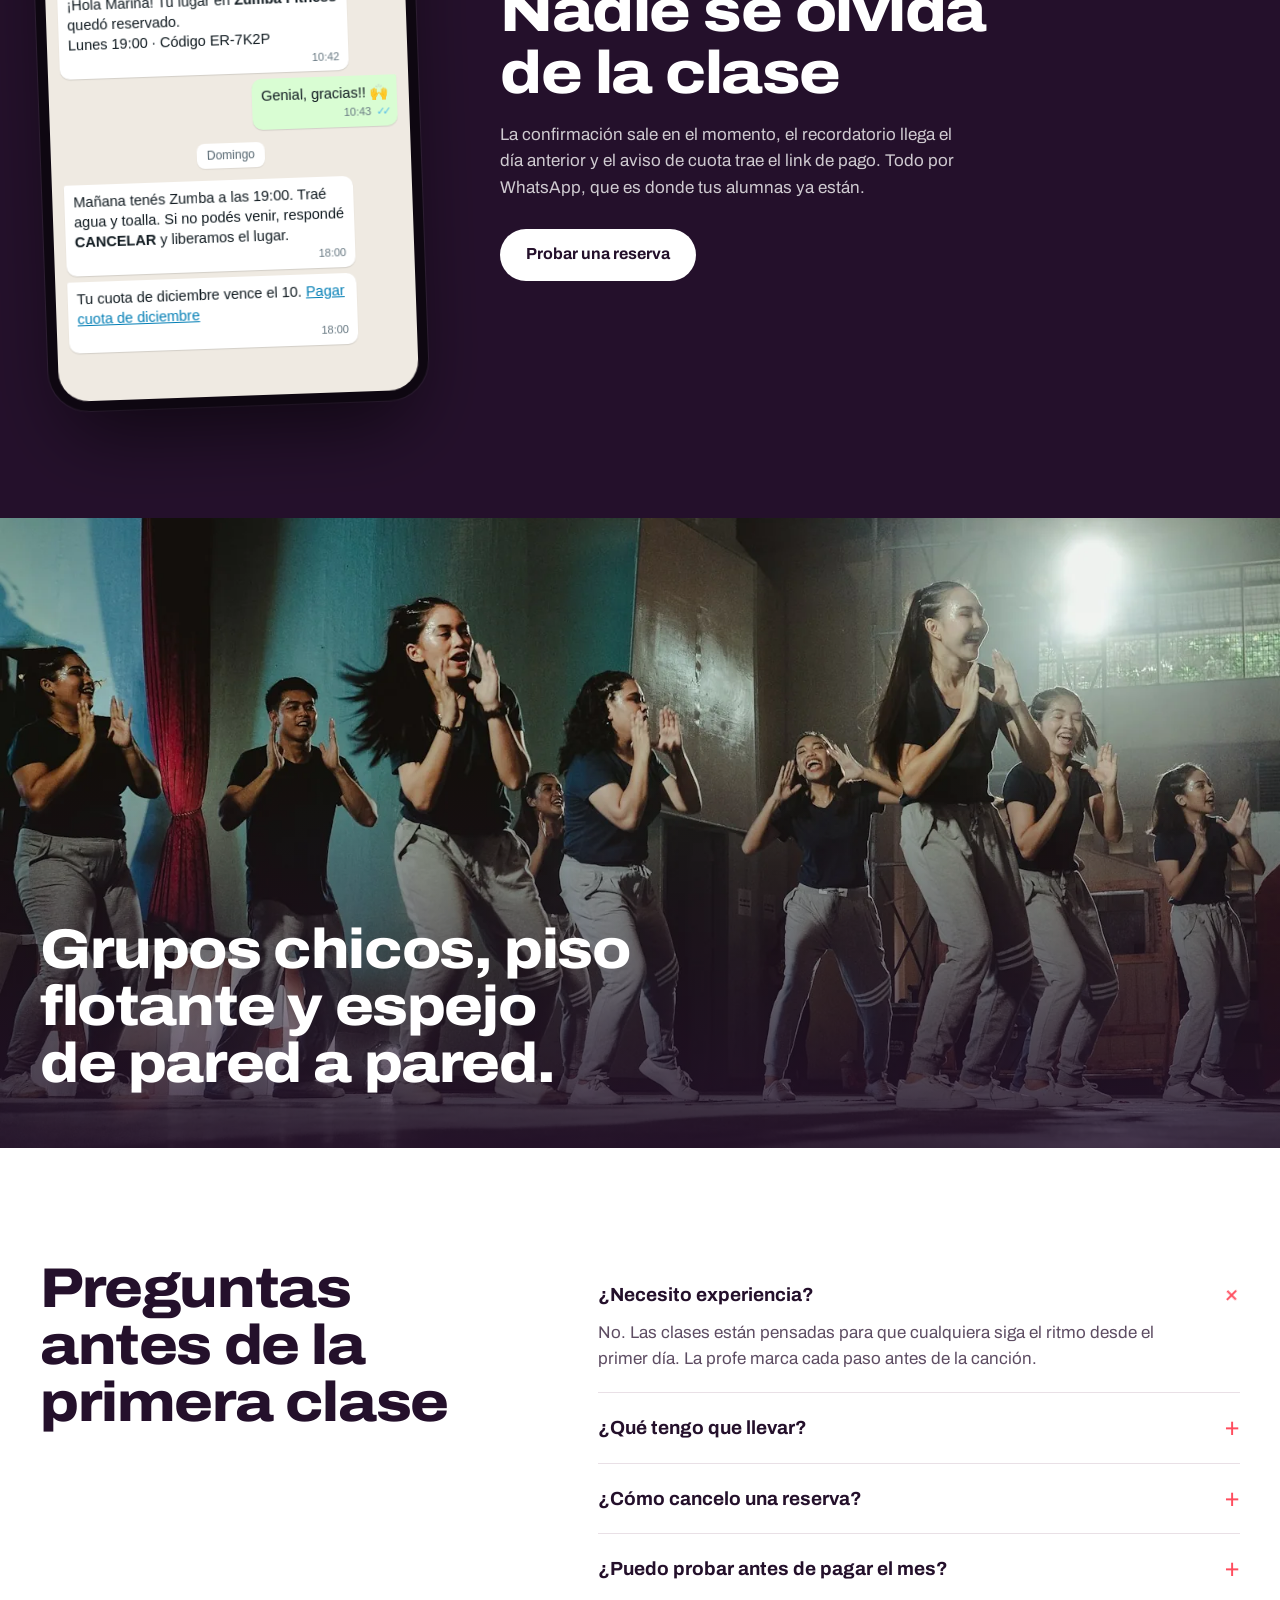
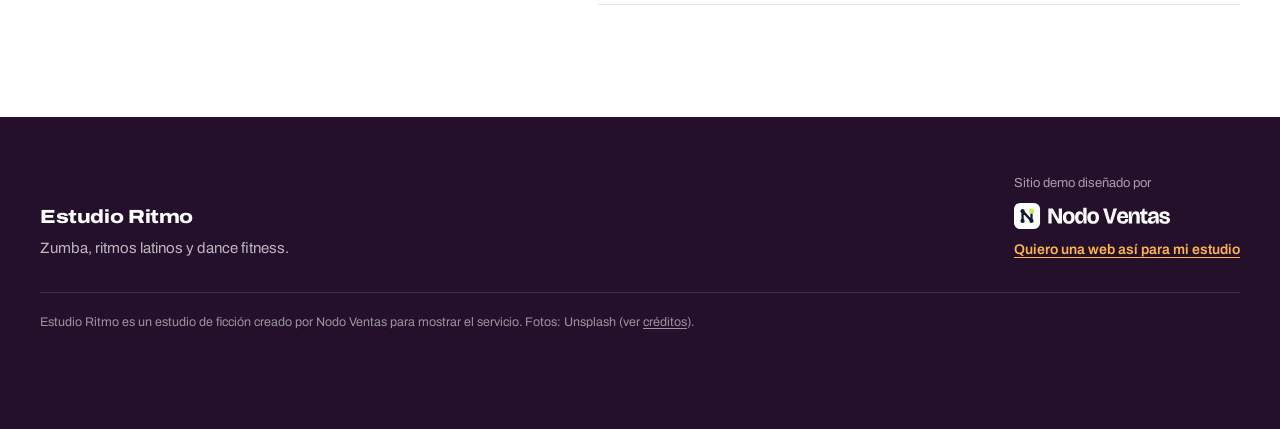
==== commit 6498303c: "Rediseño v2: fotos reales, horarios por día, WhatsApp de confirmación, oferta con marca Nodo Ventas" ====
--- a/index.html
+++ b/index.html
@@ -2,241 +2,232 @@
 <html lang="es-AR">
 <head>
   <meta charset="utf-8">
-  <meta name="viewport" content="width=device-width, initial-scale=1">
-  <title>Estudio Ritmo · Zumba y Danza — Demo de Nodo Ventas</title>
-  <meta name="description" content="Demo de una web para un estudio de Zumba y danza: horarios, reserva de lugar, cuotas y WhatsApp. Hecha por Nodo Ventas. Este estudio es de ficción.">
+  <meta name="viewport" content="width=device-width, initial-scale=1, viewport-fit=cover">
+  <title>Estudio Ritmo · Zumba y danza</title>
+  <meta name="description" content="Clases de Zumba, ritmos latinos y dance fitness. Reservá tu lugar desde el celular y pagá la cuota sin pasar por la caja. Sitio demo creado por Nodo Ventas.">
   <meta name="robots" content="noindex, nofollow">
+  <meta name="theme-color" content="#24102B">
   <link rel="icon" href="favicon.svg" type="image/svg+xml">
   <link rel="preconnect" href="https://fonts.googleapis.com">
   <link rel="preconnect" href="https://fonts.gstatic.com" crossorigin>
-  <link href="https://fonts.googleapis.com/css2?family=Instrument+Sans:wght@400;500;650;700&family=Syne:wght@700;800&display=swap" rel="stylesheet">
+  <link href="https://fonts.googleapis.com/css2?family=Archivo:wdth,wght@62..125,400..900&display=swap" rel="stylesheet">
+  <link rel="preload" as="image" href="img/hero.webp">
   <link rel="stylesheet" href="styles.css">
 </head>
 <body>
   <a class="skip" href="#contenido">Saltar al contenido</a>
-  <div class="demo-ribbon">Sitio de demostración · Estudio Ritmo es un estudio de ficción · No es un local real</div>
-
-  <header class="site-header">
+
+  <header class="site-header" id="top">
     <div class="wrap header-inner">
-      <a class="brand" href="#inicio">
-        <span class="brand-mark" aria-hidden="true">ER</span>
-        <span class="brand-text">
-          <strong>Estudio Ritmo</strong>
-          <span>Zumba & Danza</span>
-        </span>
+      <a class="brand" href="#inicio" aria-label="Estudio Ritmo, inicio">
+        <svg class="brand-mark" viewBox="0 0 64 64" aria-hidden="true"><rect width="64" height="64" rx="16" fill="#FF4D5E"/><rect x="15" y="26" width="8" height="22" rx="4" fill="#fff"/><rect x="28" y="14" width="8" height="34" rx="4" fill="#fff"/><rect x="41" y="22" width="8" height="26" rx="4" fill="#24102B"/></svg>
+        <span class="brand-name">Estudio Ritmo</span>
       </a>
-      <button class="menu-btn" type="button" aria-expanded="false" aria-controls="nav" aria-label="Abrir menú">
-        <span></span><span></span><span></span>
-      </button>
+      <a class="demo-tag" href="oferta/" title="Sitio demo hecho por Nodo Ventas">Demo</a>
+      <button class="menu-btn" type="button" aria-expanded="false" aria-controls="nav" aria-label="Abrir menú"><span></span><span></span></button>
       <nav class="nav" id="nav">
+        <a href="#clases">Clases</a>
         <a href="#horarios">Horarios</a>
-        <a href="#cuotas">Cuotas</a>
-        <a href="#galeria">Galería</a>
+        <a href="#cuota">Cuota</a>
         <a href="#preguntas">Preguntas</a>
-        <a class="nav-cta" href="oferta/">Ver la oferta</a>
+        <a class="nav-cta" href="#horarios">Reservar clase</a>
       </nav>
     </div>
   </header>
 
   <main id="contenido">
     <section class="hero" id="inicio">
-      <div class="hero-orbit" aria-hidden="true"></div>
+      <img class="hero-img" src="img/hero.webp" alt="Alumna bailando con los brazos en alto en una clase" width="1920" height="1280" fetchpriority="high">
+      <div class="hero-shade" aria-hidden="true"></div>
+      <div class="wrap hero-inner">
+        <h1 class="hero-title"><span>Bailá.</span> <span>Transpirá.</span> <span>Volvé el jueves.</span></h1>
+        <p class="hero-lead">Zumba, ritmos latinos y dance fitness en grupos chicos. Reservás tu lugar desde el celular y la cuota se paga sin pasar por la caja.</p>
+        <div class="hero-actions">
+          <a class="btn btn-coral" href="#horarios">Reservar mi lugar</a>
+          <a class="btn btn-glass" href="#clases">Ver las clases</a>
+        </div>
+        <p class="hero-meta"><span class="live-dot" aria-hidden="true"></span> Hoy quedan lugares en Zumba Fitness de las 19:00</p>
+      </div>
+    </section>
+
+    <section class="clases" id="clases" aria-labelledby="clases-title">
+      <div class="wrap section-head">
+        <h2 id="clases-title">Seis clases, un mismo pulso</h2>
+        <p>Una hora, música fuerte y una profe que te marca cada paso. No hace falta saber bailar: se aprende bailando.</p>
+      </div>
+      <div class="rail" tabindex="0" aria-label="Clases del estudio">
+        <article class="class-tile">
+          <img src="img/clase-zumba.webp" alt="Grupo de alumnas bailando Zumba en un salón con piso de madera" loading="lazy" width="1200" height="900">
+          <div class="tile-copy"><h3>Zumba Fitness</h3><p>Cardio con coreografías simples. La clase más pedida.</p><span class="tile-meta">60 min · todos los niveles</span></div>
+        </article>
+        <article class="class-tile">
+          <img src="img/clase-latino.webp" alt="Pareja bailando un ritmo latino" loading="lazy" width="1200" height="900">
+          <div class="tile-copy"><h3>Ritmo latino</h3><p>Salsa, bachata y cumbia en pareja o suelto.</p><span class="tile-meta">75 min · inicial e intermedio</span></div>
+        </article>
+        <article class="class-tile">
+          <img src="img/clase-hiit.webp" alt="Alumna entrenando con intensidad" loading="lazy" width="1200" height="900">
+          <div class="tile-copy"><h3>Dance HIIT</h3><p>Intervalos cortos al ritmo de la música. Se transpira en serio.</p><span class="tile-meta">60 min · intermedio</span></div>
+        </article>
+        <article class="class-tile">
+          <img src="img/clase-coreo.webp" alt="Grupo bailando una coreografía en el estudio" loading="lazy" width="1200" height="900">
+          <div class="tile-copy"><h3>Coreo grupal</h3><p>Una coreografía nueva por mes, de punta a punta.</p><span class="tile-meta">60 min · todos los niveles</span></div>
+        </article>
+        <article class="class-tile">
+          <img src="img/clase-funcional.webp" alt="Dos personas saltando sobre cajones de madera" loading="lazy" width="1200" height="900">
+          <div class="tile-copy"><h3>Funcional con ritmo</h3><p>Fuerza y saltos con música. Ideal para complementar.</p><span class="tile-meta">60 min · todos los niveles</span></div>
+        </article>
+        <article class="class-tile">
+          <img src="img/clase-stretch.webp" alt="Clase de elongación en colchonetas" loading="lazy" width="1200" height="900">
+          <div class="tile-copy"><h3>Stretch &amp; mobility</h3><p>Elongación y movilidad para cerrar la semana.</p><span class="tile-meta">45 min · suave</span></div>
+        </article>
+      </div>
+    </section>
+
+    <section class="horarios" id="horarios" aria-labelledby="horarios-title">
       <div class="wrap">
-        <p class="hero-kicker">Clases · Turnos · Cuotas</p>
-        <h1>El ritmo se <em>reserva</em> desde el celular.</h1>
-        <p class="hero-lead">Así puede verse la web de tu estudio: horarios claros, un botón para reservar lugar y las cuotas a un toque. Esta es una demo, no un local real.</p>
-        <div class="hero-actions">
-          <a class="btn btn-primary" href="#horarios">Ver horarios y reservar</a>
-          <a class="btn btn-ghost" href="oferta/">Quiero una web así</a>
-        </div>
-      </div>
-    </section>
-
-    <div class="wrap">
-      <div class="stats">
-        <div class="stat"><b>12</b><span>clases por semana</span></div>
-        <div class="stat"><b>18</b><span>lugares por clase</span></div>
-        <div class="stat"><b>1 toque</b><span>para anotar a una alumna</span></div>
-      </div>
-    </div>
-
-    <section id="horarios">
-      <div class="wrap">
-        <p class="section-kicker">Agenda</p>
-        <h2 class="section-title">Horarios de esta semana</h2>
-        <p class="section-lead">Elegí una clase y reservá el lugar. El nombre y el WhatsApp quedan guardados en este celular (es una demo, no se envía a ningún servidor).</p>
-        <div class="schedule" id="schedule"></div>
-      </div>
-    </section>
-
-    <section id="cuotas">
-      <div class="wrap cuotas-grid">
+        <div class="section-head">
+          <h2 id="horarios-title">Elegí el día y reservá</h2>
+          <p>Los cupos se actualizan solos. Si una clase está llena, te avisamos cuando se libera un lugar.</p>
+        </div>
+        <div class="days" role="tablist" aria-label="Día de la semana" id="days"></div>
+        <div class="schedule" id="schedule" role="tabpanel" aria-live="polite"></div>
+      </div>
+    </section>
+
+    <section class="cuota" id="cuota" aria-labelledby="cuota-title">
+      <div class="wrap cuota-grid">
+        <div class="cuota-copy">
+          <h2 id="cuota-title">La cuota, en el celular</h2>
+          <p>Cada alumna ve qué meses tiene pagos y cuál le queda pendiente. Paga con Mercado Pago y el estudio lo ve acreditado al instante, sin anotar nada en un cuaderno.</p>
+          <ul class="ticks">
+            <li>Recordatorio automático antes del vencimiento</li>
+            <li>Link de pago en el mismo WhatsApp</li>
+            <li>El estudio ve quién pagó y quién no</li>
+          </ul>
+        </div>
+        <div class="account" aria-label="Cuenta de alumna de ejemplo">
+          <div class="account-head">
+            <div class="avatar" aria-hidden="true">LM</div>
+            <div><strong>Lucía M.</strong><span>Plan 8 clases por mes</span></div>
+          </div>
+          <div class="fee-row"><div><strong>Noviembre</strong><span>$18.000</span></div><span class="badge badge-ok">Pagada</span></div>
+          <div class="fee-row" id="fee-dic"><div><strong>Diciembre</strong><span>$18.000 · vence el 10/12</span></div><span class="badge badge-pend" id="badge-dic">Pendiente</span></div>
+          <button class="btn btn-mp" type="button" id="btn-mp">Pagar con Mercado Pago</button>
+          <p class="fine-print">Usuaria de ejemplo. El pago es una simulación: no se cobra nada.</p>
+        </div>
+      </div>
+    </section>
+
+    <section class="avisos" aria-labelledby="avisos-title">
+      <div class="wrap avisos-grid">
+        <div class="phone" aria-hidden="true">
+          <div class="wa-top"><span class="wa-back">‹</span><span class="wa-ava"><svg viewBox="0 0 64 64"><rect width="64" height="64" rx="32" fill="#FF4D5E"/><rect x="18" y="28" width="7" height="18" rx="3.5" fill="#fff"/><rect x="29" y="18" width="7" height="28" rx="3.5" fill="#fff"/><rect x="40" y="24" width="7" height="22" rx="3.5" fill="#24102B"/></svg></span><span class="wa-name"><b>Estudio Ritmo</b><small>Cuenta de empresa</small></span></div>
+          <div class="wa-body">
+            <div class="wa-day">Hoy</div>
+            <div class="bubble in"><p>¡Hola Marina! Tu lugar en <b>Zumba Fitness</b> quedó reservado.<br>Lunes 19:00 · Código ER-7K2P</p><time>10:42</time></div>
+            <div class="bubble out"><p>Genial, gracias!! 🙌</p><time>10:43 <span class="ticks-blue">✓✓</span></time></div>
+            <div class="wa-day">Domingo</div>
+            <div class="bubble in"><p>Mañana tenés Zumba a las 19:00. Traé agua y toalla. Si no podés venir, respondé <b>CANCELAR</b> y liberamos el lugar.</p><time>18:00</time></div>
+            <div class="bubble in"><p>Tu cuota de diciembre vence el 10. <span class="wa-link">Pagar cuota de diciembre</span></p><time>18:00</time></div>
+          </div>
+        </div>
+        <div class="avisos-copy">
+          <h2 id="avisos-title">Nadie se olvida de la clase</h2>
+          <p>La confirmación sale en el momento, el recordatorio llega el día anterior y el aviso de cuota trae el link de pago. Todo por WhatsApp, que es donde tus alumnas ya están.</p>
+          <a class="btn btn-ink" href="#horarios">Probar una reserva</a>
+        </div>
+      </div>
+    </section>
+
+    <section class="sala" aria-label="El estudio">
+      <img src="img/grupo-hiphop.webp" alt="Grupo bailando una coreografía frente al espejo" loading="lazy" width="1600" height="1000">
+      <div class="wrap sala-copy">
+        <h2>Grupos chicos, piso flotante y espejo de pared a pared.</h2>
+      </div>
+    </section>
+
+    <section class="faq" id="preguntas" aria-labelledby="faq-title">
+      <div class="wrap faq-grid">
+        <h2 id="faq-title">Preguntas antes de la primera clase</h2>
         <div>
-          <p class="section-kicker">Cuotas</p>
-          <h2 class="section-title">El mes, a la vista</h2>
-          <p class="section-lead">La alumna ve si ya pagó o si le queda la cuota pendiente, y paga con Mercado Pago sin pasar por la caja.</p>
-          <div class="panel">
-            <div class="alumna">
-              <div class="avatar" aria-hidden="true">LM</div>
-              <div>
-                <strong>Lucía M.</strong>
-                <small>Alumna de demostración · Plan 8 clases</small>
-              </div>
-            </div>
-            <div class="fee-row">
-              <div>
-                <strong>Noviembre 2026</strong>
-                <div class="demo-note">Plan 8 clases · $18.000</div>
-              </div>
-              <span class="badge badge-ok">Pagada</span>
-            </div>
-            <div class="fee-row">
-              <div>
-                <strong>Diciembre 2026</strong>
-                <div class="demo-note">Plan 8 clases · $18.000</div>
-              </div>
-              <span class="badge badge-pend">Pendiente</span>
-            </div>
-            <div class="hero-actions" style="margin-top:18px">
-              <button class="btn btn-mp" type="button" id="btn-mp">Pagar con Mercado Pago</button>
-            </div>
-            <p class="demo-note">Botón de demostración: no cobra ni abre un checkout real.</p>
-          </div>
-        </div>
-        <div id="recordatorios">
-          <p class="section-kicker">Avisos</p>
-          <h2 class="section-title">Que no se olviden de la clase</h2>
-          <p class="section-lead">En tu estudio de verdad, los recordatorios salen solos por WhatsApp. Acá te mostramos cómo funciona.</p>
-          <div class="reminders">
-            <div class="step">
-              <div class="step-n">1</div>
-              <div>
-                <h3>Reserva confirmada</h3>
-                <p>En el momento, un mensaje: día, hora y qué llevar.</p>
-              </div>
-            </div>
-            <div class="step">
-              <div class="step-n">2</div>
-              <div>
-                <h3>El día anterior</h3>
-                <p>Un aviso a la tarde: “mañana tenés Zumba a las 19.”</p>
-              </div>
-            </div>
-            <div class="step">
-              <div class="step-n">3</div>
-              <div>
-                <h3>Cuota por vencer</h3>
-                <p>Si la cuota está pendiente, el recordatorio incluye el link de pago.</p>
-              </div>
-            </div>
-          </div>
-        </div>
-      </div>
-    </section>
-
-    <section id="galeria">
-      <div class="wrap">
-        <p class="section-kicker">El estudio</p>
-        <h2 class="section-title">Una galería sin fotos prestadas</h2>
-        <p class="section-lead">En tu web van las fotos reales de tus clases. En esta demo usamos composiciones hechas con código, para no usar imágenes de otras personas ni bancos con copyright.</p>
-        <div class="gallery">
-          <figure class="art"><figcaption>Zumba Fitness</figcaption></figure>
-          <figure class="art"><figcaption>Ritmo latino</figcaption></figure>
-          <figure class="art"><figcaption>Stretch & mobility</figcaption></figure>
-          <figure class="art"><figcaption>Dance HIIT</figcaption></figure>
-          <figure class="art"><figcaption>Zumba Kids</figcaption></figure>
-          <figure class="art"><figcaption>Funcional con ritmo</figcaption></figure>
-        </div>
-      </div>
-    </section>
-
-    <section id="preguntas">
-      <div class="wrap faq">
-        <p class="section-kicker">Preguntas</p>
-        <h2 class="section-title">Lo que más preguntan</h2>
-        <details open>
-          <summary>¿Esto es un estudio de verdad?</summary>
-          <p>No. Estudio Ritmo es un estudio inventado para mostrar cómo quedaría tu web. No hay un local con ese nombre detrás de esta página, ni alumnas reales.</p>
-        </details>
-        <details>
-          <summary>¿Cómo reservo un lugar?</summary>
-          <p>En Horarios, tocá “Reservar lugar”, escribí tu nombre y un WhatsApp. En la demo la reserva queda en este celular. En tu estudio, te llegaría a vos y a la alumna por WhatsApp.</p>
-        </details>
-        <details>
-          <summary>¿Las cuotas se pagan acá?</summary>
-          <p>En una web real, el botón de Mercado Pago abre el checkout y acredita la cuota. En esta demo el botón no cobra: solo muestra cómo se vería el paso.</p>
-        </details>
-        <details>
-          <summary>¿Quién armó esta web?</summary>
-          <p>La armó Nodo Ventas, para mostrarte el tipo de sitio que podemos hacer para tu estudio. Si te gusta, escribinos a nodoventas.ar@gmail.com.</p>
-        </details>
-      </div>
-    </section>
-
-    <div class="wrap">
-      <div class="cta-band">
-        <h2>Si tu estudio todavía anota los turnos a mano, esto te ahorra el ida y vuelta.</h2>
-        <p>Te armamos una web con tu nombre, tus horarios y tus precios. Mirá los paquetes o escribinos y lo vemos.</p>
-        <div class="hero-actions">
-          <a class="btn btn-gold" href="oferta/">Ver paquetes</a>
-          <a class="btn btn-ghost" href="mailto:nodoventas.ar@gmail.com?subject=Quiero%20una%20web%20como%20la%20demo%20de%20Estudio%20Ritmo">Escribir a Nodo Ventas</a>
-        </div>
-      </div>
-    </div>
+          <details open><summary>¿Necesito experiencia?</summary><p>No. Las clases están pensadas para que cualquiera siga el ritmo desde el primer día. La profe marca cada paso antes de la canción.</p></details>
+          <details><summary>¿Qué tengo que llevar?</summary><p>Zapatillas cómodas, ropa para moverte, agua y una toalla chica. Las colchonetas las pone el estudio.</p></details>
+          <details><summary>¿Cómo cancelo una reserva?</summary><p>Respondé CANCELAR al WhatsApp de confirmación hasta 2 horas antes. El lugar se libera para otra alumna.</p></details>
+          <details><summary>¿Puedo probar antes de pagar el mes?</summary><p>Sí, la primera clase es de prueba. Reservala como cualquier otra y avisanos que es tu primera vez.</p></details>
+        </div>
+      </div>
+    </section>
   </main>
 
   <footer class="site-footer">
-    <div class="wrap">
-      <div class="nodo-banner">
-        <div>
-          <strong>Demo hecha por Nodo Ventas</strong>
-          <span>¿Querés una así para tu estudio? <a href="mailto:nodoventas.ar@gmail.com">nodoventas.ar@gmail.com</a></span>
-        </div>
-        <a class="btn btn-primary" href="oferta/">Ver oferta</a>
-      </div>
-      <p class="fine">Estudio Ritmo es un nombre de ficción. Galería generada con CSS. 2026 · Nodo Ventas.</p>
-    </div>
+    <div class="wrap footer-grid">
+      <div class="footer-brand">
+        <span class="brand-name">Estudio Ritmo</span>
+        <p>Zumba, ritmos latinos y dance fitness.</p>
+      </div>
+      <div class="made-by">
+        <span>Sitio demo diseñado por</span>
+        <a href="oferta/" aria-label="Nodo Ventas, ver la oferta"><img src="img/nodo/nodo-ventas-logo-blanco.svg" alt="Nodo Ventas" width="150" height="25"></a>
+        <a class="made-link" href="oferta/">Quiero una web así para mi estudio</a>
+      </div>
+    </div>
+    <p class="wrap legal">Estudio Ritmo es un estudio de ficción creado por Nodo Ventas para mostrar el servicio. Fotos: Unsplash (ver <a href="CREDITS.md">créditos</a>).</p>
   </footer>
 
-  <a class="wa-float" href="https://wa.me/5491100000000" id="btn-wa" data-demo="true">
-    <small>Botón demo</small>
-    Escribinos por WhatsApp
+  <a class="wa-float" href="https://wa.me/5491100000000?text=Hola%21%20Quiero%20reservar%20una%20clase%20de%20prueba" id="btn-wa" target="_blank" rel="noopener" aria-label="Escribir por WhatsApp">
+    <svg viewBox="0 0 32 32" aria-hidden="true"><path fill="currentColor" d="M16 3C9 3 3.3 8.6 3.3 15.6c0 2.4.7 4.7 1.9 6.7L3 29l6.9-2.1c1.9 1 4 1.6 6.1 1.6 7 0 12.7-5.6 12.7-12.6S23 3 16 3zm0 23.2c-1.9 0-3.8-.5-5.4-1.5l-.4-.2-4.1 1.2 1.2-4-.3-.4a10.4 10.4 0 0 1-1.6-5.6C5.4 9.9 10.1 5.3 16 5.3s10.6 4.6 10.6 10.3S21.9 26.2 16 26.2zm5.8-7.7c-.3-.2-1.9-.9-2.2-1-.3-.1-.5-.2-.7.2-.2.3-.8 1-1 1.2-.2.2-.4.2-.7.1-.3-.2-1.3-.5-2.5-1.6-.9-.8-1.6-1.8-1.7-2.1-.2-.3 0-.5.1-.6l.5-.6c.2-.2.2-.3.3-.6.1-.2 0-.4 0-.6l-1-2.4c-.3-.6-.5-.5-.7-.5h-.6c-.2 0-.6.1-.9.4-.3.3-1.2 1.1-1.2 2.7s1.2 3.2 1.4 3.4c.2.2 2.4 3.6 5.8 5 2.9 1.1 3.4.9 4 .8.6-.1 1.9-.8 2.2-1.5.3-.8.3-1.4.2-1.5-.1-.2-.3-.3-.6-.4z"/></svg>
+    <span>WhatsApp</span>
   </a>
 
   <div class="modal" id="modal-reserva" hidden>
     <div class="sheet" role="dialog" aria-modal="true" aria-labelledby="reserva-titulo">
+      <button class="sheet-x" type="button" data-close aria-label="Cerrar">×</button>
       <div id="reserva-form">
         <h2 id="reserva-titulo">Reservar lugar</h2>
         <p class="class-resume" id="reserva-resumen"></p>
         <label for="nombre">Tu nombre</label>
-        <input id="nombre" name="nombre" autocomplete="name" required placeholder="Ej: Marina López">
-        <label for="whatsapp">WhatsApp</label>
-        <input id="whatsapp" name="whatsapp" inputmode="tel" autocomplete="tel" required placeholder="Ej: 11 5555-0000">
-        <p class="demo-note">En esta demo no se envía ningún mensaje. Los datos quedan solo en tu celular.</p>
-        <div class="sheet-actions">
-          <button class="btn btn-primary" type="button" id="btn-confirmar">Confirmar reserva</button>
-          <button class="btn btn-ghost" type="button" data-close>Cancelar</button>
-        </div>
-      </div>
-      <div class="confirm-box" id="reserva-ok" hidden>
-        <p class="section-kicker">Listo</p>
-        <h2>Lugar reservado</h2>
-        <p class="class-resume" id="ok-resumen"></p>
-        <div class="code" id="ok-codigo"></div>
-        <p>En un estudio real, te llegaría un WhatsApp de confirmación y un recordatorio el día anterior.</p>
-        <div class="sheet-actions" style="justify-content:center">
-          <button class="btn btn-gold" type="button" data-close>Cerrar</button>
-        </div>
+        <input id="nombre" name="nombre" autocomplete="name" required placeholder="Marina López">
+        <label for="whatsapp">Tu WhatsApp</label>
+        <input id="whatsapp" name="whatsapp" inputmode="tel" autocomplete="tel" required placeholder="362 455-0000">
+        <button class="btn btn-coral btn-block" type="button" id="btn-confirmar">Confirmar reserva</button>
+        <p class="fine-print">Demo: los datos quedan solo en este celular y no se envía ningún mensaje.</p>
+      </div>
+      <div id="reserva-ok" hidden>
+        <div class="ok-head">
+          <span class="ok-check" aria-hidden="true"><svg viewBox="0 0 24 24"><path d="M5 12.5l4.2 4.2L19 7" fill="none" stroke="currentColor" stroke-width="2.6" stroke-linecap="round" stroke-linejoin="round"/></svg></span>
+          <div><h2>Lugar reservado</h2><p class="class-resume" id="ok-resumen"></p></div>
+        </div>
+        <p class="wa-label">Este WhatsApp le llega a la alumna:</p>
+        <div class="wa-mini">
+          <div class="wa-top"><span class="wa-ava"><svg viewBox="0 0 64 64"><rect width="64" height="64" rx="32" fill="#FF4D5E"/><rect x="18" y="28" width="7" height="18" rx="3.5" fill="#fff"/><rect x="29" y="18" width="7" height="28" rx="3.5" fill="#fff"/><rect x="40" y="24" width="7" height="22" rx="3.5" fill="#24102B"/></svg></span><span class="wa-name"><b>Estudio Ritmo</b><small>en línea</small></span></div>
+          <div class="wa-body"><div class="bubble in" id="ok-wa"></div></div>
+        </div>
+        <button class="btn btn-ink btn-block" type="button" data-close>Listo</button>
       </div>
     </div>
   </div>
 
-  <div class="modal" id="modal-aviso" hidden>
-    <div class="sheet" role="dialog" aria-modal="true" aria-labelledby="aviso-titulo">
-      <h2 id="aviso-titulo">Esto es una demostración</h2>
-      <p id="aviso-texto" class="class-resume"></p>
-      <div class="sheet-actions">
-        <button class="btn btn-gold" type="button" data-close>Entendido</button>
+  <div class="modal" id="modal-pago" hidden>
+    <div class="sheet" role="dialog" aria-modal="true" aria-labelledby="pago-titulo">
+      <button class="sheet-x" type="button" data-close aria-label="Cerrar">×</button>
+      <div id="pago-form">
+        <h2 id="pago-titulo">Cuota de diciembre</h2>
+        <p class="pay-amount">$18.000</p>
+        <p class="class-resume">Plan 8 clases · Estudio Ritmo</p>
+        <fieldset class="pay-methods">
+          <legend>Medio de pago</legend>
+          <label><input type="radio" name="pm" checked> Dinero en cuenta de Mercado Pago</label>
+          <label><input type="radio" name="pm"> Tarjeta de débito o crédito</label>
+        </fieldset>
+        <button class="btn btn-mp btn-block" type="button" id="btn-pagar">Pagar $18.000</button>
+        <p class="fine-print">Simulación de demo: no se abre un checkout real ni se cobra nada.</p>
+      </div>
+      <div id="pago-ok" hidden>
+        <div class="ok-head">
+          <span class="ok-check" aria-hidden="true"><svg viewBox="0 0 24 24"><path d="M5 12.5l4.2 4.2L19 7" fill="none" stroke="currentColor" stroke-width="2.6" stroke-linecap="round" stroke-linejoin="round"/></svg></span>
+          <div><h2>Pago aprobado</h2><p class="class-resume">Diciembre quedó acreditado en tu cuenta.</p></div>
+        </div>
+        <button class="btn btn-ink btn-block" type="button" data-close>Volver</button>
       </div>
     </div>
   </div>
--- a/styles.css
+++ b/styles.css
@@ -1,375 +1,258 @@
 :root {
-  --ink: #120c10;
-  --ink-2: #1c1418;
-  --ink-3: #2a1f24;
-  --paper: #f6efe6;
-  --paper-dim: #e8dfd3;
-  --flash: #ff3b6b;
-  --flash-2: #ff6b4a;
-  --gold: #f0c84a;
-  --mint: #7dffc3;
-  --line: rgba(246, 239, 230, 0.14);
-  --line-strong: rgba(246, 239, 230, 0.28);
-  --shadow: 0 24px 60px rgba(0, 0, 0, 0.45);
-  --radius: 22px;
-  --font-d: "Syne", "Trebuchet MS", sans-serif;
-  --font-b: "Instrument Sans", "Segoe UI", sans-serif;
-  --max: 1120px;
+  --plum: #24102B;
+  --plum-2: #33173D;
+  --coral: #FF4D5E;
+  --coral-ink: #E23345;
+  --amber: #FFB547;
+  --paper: #FFFFFF;
+  --mist: #F6F1F4;
+  --ink: #24102B;
+  --ink-soft: #5E4D63;
+  --line: #E9E0E6;
+  --mp: #009EE3;
+  --wa: #25D366;
+  --font: "Archivo", "Helvetica Neue", Arial, sans-serif;
+  --max: 1200px;
+  --ease: cubic-bezier(.16, 1, .3, 1);
 }
-
 *, *::before, *::after { box-sizing: border-box; }
-html { scroll-behavior: smooth; }
-html, body { margin: 0; padding: 0; }
-body {
-  background: var(--ink);
-  color: var(--paper);
-  font-family: var(--font-b);
-  font-size: 17px;
-  line-height: 1.55;
-  -webkit-font-smoothing: antialiased;
-  text-rendering: optimizeLegibility;
+html { scroll-behavior: smooth; -webkit-text-size-adjust: 100%; }
+@media (prefers-reduced-motion: reduce) { html { scroll-behavior: auto; } *, *::before, *::after { animation: none !important; transition: none !important; } }
+body { margin: 0; background: var(--paper); color: var(--ink); font-family: var(--font); font-size: 17px; line-height: 1.55; -webkit-font-smoothing: antialiased; font-variation-settings: "wdth" 100; }
+::selection { background: var(--coral); color: #fff; }
+img { max-width: 100%; display: block; }
+a { color: inherit; text-underline-offset: .18em; }
+button, input { font: inherit; color: inherit; }
+button { cursor: pointer; }
+:focus-visible { outline: 3px solid var(--amber); outline-offset: 3px; border-radius: 6px; }
+h1, h2, h3 { margin: 0; line-height: 1.02; letter-spacing: -0.025em; font-weight: 800; font-stretch: 112%; font-variation-settings: "wdth" 112; text-wrap: balance; }
+p { margin: 0; }
+.wrap { width: min(var(--max), calc(100% - 40px)); margin-inline: auto; }
+.skip { position: absolute; left: 12px; top: -48px; z-index: 100; background: var(--amber); color: var(--ink); padding: 8px 12px; border-radius: 8px; }
+.skip:focus { top: 12px; }
+
+/* header */
+.site-header { position: fixed; inset: 0 0 auto; z-index: 40; color: #fff; transition: background .4s var(--ease), box-shadow .4s var(--ease); }
+.site-header.solid { background: rgba(36, 16, 43, .92); backdrop-filter: saturate(1.4) blur(14px); box-shadow: 0 1px 0 rgba(255,255,255,.08); }
+.header-inner { display: flex; align-items: center; justify-content: space-between; min-height: 72px; gap: 16px; }
+.brand { display: inline-flex; align-items: center; gap: 10px; text-decoration: none; }
+.brand-mark { width: 34px; height: 34px; }
+.brand-name { font-weight: 800; font-size: 19px; letter-spacing: -0.02em; font-variation-settings: "wdth" 118; }
+.nav { display: flex; align-items: center; gap: 4px; }
+.nav a { text-decoration: none; font-size: 15px; font-weight: 500; padding: 9px 14px; border-radius: 999px; opacity: .88; transition: background .2s, opacity .2s; }
+.nav a:hover { opacity: 1; background: rgba(255,255,255,.1); }
+.nav .nav-cta { background: #fff; color: var(--plum); font-weight: 700; opacity: 1; margin-left: 6px; }
+.nav .nav-cta:hover { background: var(--amber); }
+.menu-btn { display: none; width: 44px; height: 44px; border: 0; border-radius: 12px; background: rgba(255,255,255,.12); position: relative; }
+.menu-btn span { position: absolute; left: 13px; right: 13px; height: 2px; background: #fff; border-radius: 2px; transition: transform .3s var(--ease); }
+.menu-btn span:first-child { top: 17px; } .menu-btn span:last-child { top: 25px; }
+.menu-btn[aria-expanded="true"] span:first-child { transform: translateY(4px) rotate(45deg); }
+.menu-btn[aria-expanded="true"] span:last-child { transform: translateY(-4px) rotate(-45deg); }
+@media (max-width: 860px) {
+  .menu-btn { display: block; }
+  .nav { position: absolute; top: 72px; left: 12px; right: 12px; flex-direction: column; align-items: stretch; padding: 10px; border-radius: 18px; background: var(--plum); box-shadow: 0 24px 48px rgba(0,0,0,.35); opacity: 0; transform: translateY(-8px); pointer-events: none; transition: opacity .25s var(--ease), transform .25s var(--ease); }
+  .nav.open { opacity: 1; transform: none; pointer-events: auto; }
+  .nav a { padding: 14px 16px; font-size: 17px; }
+  .nav .nav-cta { margin: 6px 0 0; text-align: center; }
 }
 
-img { max-width: 100%; display: block; }
-a { color: inherit; }
-button, input, select { font: inherit; color: inherit; }
-button { cursor: pointer; }
-h1, h2, h3, h4 { font-family: var(--font-d); line-height: 0.95; letter-spacing: -0.04em; margin: 0; }
-p { margin: 0; }
-
-.skip {
-  position: absolute; left: 12px; top: -40px; z-index: 100;
-  background: var(--gold); color: var(--ink); padding: 8px 12px; border-radius: 8px;
+/* buttons */
+.btn { display: inline-flex; align-items: center; justify-content: center; gap: 8px; min-height: 52px; padding: 0 26px; border-radius: 999px; border: 0; font-weight: 700; font-size: 16px; text-decoration: none; transition: transform .2s var(--ease), background .2s, box-shadow .2s; }
+.btn:active { transform: scale(.97); }
+.btn-coral { background: var(--coral); color: #fff; box-shadow: 0 10px 24px -8px rgba(255,77,94,.7); }
+.btn-coral:hover { background: var(--coral-ink); }
+.btn-glass { background: rgba(255,255,255,.14); color: #fff; backdrop-filter: blur(8px); box-shadow: inset 0 0 0 1px rgba(255,255,255,.35); }
+.btn-glass:hover { background: rgba(255,255,255,.24); }
+.btn-ink { background: var(--plum); color: #fff; }
+.btn-ink:hover { background: var(--plum-2); }
+.btn-mp { background: var(--mp); color: #fff; }
+.btn-mp:hover { background: #0088c4; }
+.btn-ghost { background: transparent; box-shadow: inset 0 0 0 1.5px var(--line); color: var(--ink); }
+.btn-block { width: 100%; }
+.btn[disabled] { opacity: .45; cursor: not-allowed; box-shadow: none; }
+
+/* hero */
+.hero { position: relative; min-height: 100svh; display: flex; align-items: flex-end; color: #fff; overflow: hidden; background: var(--plum); }
+.hero-img { position: absolute; inset: 0; width: 100%; height: 100%; object-fit: cover; object-position: 62% 30%; transform: scale(1.06); animation: settle 1.8s var(--ease) forwards; }
+.hero-shade { position: absolute; inset: 0; background: linear-gradient(180deg, rgba(36,16,43,.55) 0%, rgba(36,16,43,0) 28%, rgba(36,16,43,.2) 50%, rgba(36,16,43,.94) 100%), linear-gradient(90deg, rgba(36,16,43,.7) 0%, rgba(36,16,43,0) 65%); }
+.hero-inner { position: relative; padding: 140px 0 64px; }
+.hero-title { font-size: clamp(50px, 9vw, 124px); line-height: .9; letter-spacing: -0.035em; font-weight: 900; font-variation-settings: "wdth" 125; max-width: 11ch; }
+.hero-title span { display: inline-block; opacity: 0; transform: translateY(.35em); animation: rise .9s var(--ease) forwards; }
+.hero-title span:nth-child(2) { animation-delay: .12s; }
+.hero-title span:nth-child(3) { animation-delay: .24s; color: var(--amber); }
+.hero-lead { max-width: 46ch; margin-top: 26px; font-size: clamp(17px, 1.6vw, 20px); color: rgba(255,255,255,.86); }
+.hero-actions { display: flex; flex-wrap: wrap; gap: 12px; margin-top: 30px; }
+.hero-meta { display: flex; align-items: center; gap: 10px; margin-top: 28px; font-size: 14px; color: rgba(255,255,255,.75); }
+.live-dot { width: 9px; height: 9px; border-radius: 50%; background: #3BE07A; box-shadow: 0 0 0 0 rgba(59,224,122,.6); animation: pulse 2s infinite; }
+@keyframes settle { to { transform: scale(1); } }
+@keyframes rise { to { opacity: 1; transform: none; } }
+@keyframes pulse { 70% { box-shadow: 0 0 0 10px rgba(59,224,122,0); } 100% { box-shadow: 0 0 0 0 rgba(59,224,122,0); } }
+
+/* sections */
+section { scroll-margin-top: 72px; }
+.section-head { display: grid; grid-template-columns: 1.1fr 1fr; gap: 24px 64px; align-items: end; margin-bottom: 40px; }
+.section-head h2 { font-size: clamp(36px, 5vw, 64px); }
+.section-head p { color: var(--ink-soft); max-width: 48ch; }
+@media (max-width: 860px) { .section-head { grid-template-columns: 1fr; margin-bottom: 28px; } }
+
+.clases { padding: 104px 0 88px; }
+.rail { display: grid; grid-auto-flow: column; grid-auto-columns: minmax(280px, 31%); gap: 18px; overflow-x: auto; scroll-snap-type: x mandatory; padding: 4px max(20px, calc((100% - var(--max)) / 2)) 24px; scroll-padding-inline: max(20px, calc((100% - var(--max)) / 2)); scrollbar-width: thin; scrollbar-color: var(--coral) var(--mist); }
+.rail::-webkit-scrollbar { height: 6px; } .rail::-webkit-scrollbar-thumb { background: var(--coral); border-radius: 6px; } .rail::-webkit-scrollbar-track { background: var(--mist); }
+@media (max-width: 860px) { .rail { grid-auto-columns: 78%; } }
+.class-tile { position: relative; scroll-snap-align: start; border-radius: 22px; overflow: hidden; aspect-ratio: 4 / 5; background: var(--plum); color: #fff; isolation: isolate; }
+.class-tile img { position: absolute; inset: 0; width: 100%; height: 100%; object-fit: cover; transition: transform .8s var(--ease); z-index: -1; }
+.class-tile::after { content: ""; position: absolute; inset: 0; z-index: -1; background: linear-gradient(180deg, rgba(36,16,43,0) 40%, rgba(36,16,43,.92) 100%); }
+.class-tile:hover img { transform: scale(1.05); }
+.tile-copy { position: absolute; inset: auto 0 0; padding: 22px; }
+.tile-copy h3 { font-size: 28px; }
+.tile-copy p { margin-top: 6px; color: rgba(255,255,255,.85); font-size: 15px; }
+.tile-meta { display: inline-block; margin-top: 12px; font-size: 13px; font-weight: 600; color: var(--amber); }
+
+/* horarios */
+.horarios { padding: 96px 0; background: var(--mist); }
+.days { display: flex; gap: 8px; overflow-x: auto; padding-bottom: 6px; margin-bottom: 22px; scrollbar-width: none; }
+.days::-webkit-scrollbar { display: none; }
+.day { flex: 0 0 auto; min-width: 82px; padding: 12px 16px; border-radius: 16px; border: 0; background: #fff; color: var(--ink); text-align: left; box-shadow: inset 0 0 0 1px var(--line); transition: background .2s, color .2s; }
+.day b { display: block; font-size: 17px; }
+.day small { color: var(--ink-soft); font-size: 13px; }
+.day[aria-selected="true"] { background: var(--plum); color: #fff; box-shadow: none; }
+.day[aria-selected="true"] small { color: rgba(255,255,255,.7); }
+.schedule { display: grid; gap: 12px; }
+.slot { display: grid; grid-template-columns: 76px 96px 1fr auto; align-items: center; gap: 20px; padding: 14px 16px 14px 20px; border-radius: 20px; background: #fff; box-shadow: 0 1px 2px rgba(36,16,43,.06); animation: rise .5s var(--ease) both; opacity: 0; transform: translateY(8px); }
+.slot:nth-child(2) { animation-delay: .05s; } .slot:nth-child(3) { animation-delay: .1s; }
+.slot-time { font-size: 24px; font-weight: 800; font-variant-numeric: tabular-nums; letter-spacing: -0.02em; }
+.slot-time small { display: block; font-size: 13px; font-weight: 500; color: var(--ink-soft); }
+.slot img { width: 96px; height: 72px; object-fit: cover; border-radius: 12px; }
+.slot h3 { font-size: 20px; letter-spacing: -0.015em; font-variation-settings: "wdth" 105; }
+.slot-sub { color: var(--ink-soft); font-size: 14px; margin-top: 2px; }
+.spots { display: flex; align-items: center; gap: 10px; margin-top: 8px; font-size: 13px; font-weight: 600; }
+.bar { width: 110px; height: 6px; border-radius: 6px; background: var(--line); overflow: hidden; }
+.bar i { display: block; height: 100%; background: var(--coral); border-radius: 6px; }
+.spots.ok { color: #1F8A4C; } .spots.ok .bar i { background: #2EB866; }
+.spots.warn { color: #C2410C; } .spots.warn .bar i { background: var(--amber); }
+.spots.full { color: var(--ink-soft); }
+.slot .btn { min-height: 46px; padding: 0 20px; font-size: 15px; }
+@media (max-width: 720px) {
+  .slot { grid-template-columns: 64px 1fr; grid-template-areas: "time info" "btn btn"; gap: 12px 14px; padding: 16px; }
+  .slot img { display: none; }
+  .slot-time { grid-area: time; font-size: 21px; }
+  .slot-info { grid-area: info; }
+  .slot .btn { grid-area: btn; width: 100%; }
 }
-.skip:focus { top: 12px; }
-
-.demo-ribbon {
-  background: var(--gold);
-  color: var(--ink);
-  text-align: center;
-  font-size: 12px;
-  font-weight: 650;
-  letter-spacing: 0.06em;
-  text-transform: uppercase;
-  padding: 8px 16px;
-}
-
-.wrap { width: min(var(--max), calc(100% - 32px)); margin-inline: auto; }
-
-.site-header {
-  position: sticky; top: 0; z-index: 40;
-  backdrop-filter: blur(16px);
-  background: rgba(18, 12, 16, 0.82);
-  border-bottom: 1px solid var(--line);
-}
-.header-inner {
-  display: flex; align-items: center; justify-content: space-between;
-  min-height: 68px; gap: 16px;
-}
-.brand { display: flex; align-items: center; gap: 10px; text-decoration: none; }
-.brand-mark {
-  width: 36px; height: 36px; border-radius: 11px;
-  background: conic-gradient(from 210deg, var(--flash), var(--gold), var(--mint), var(--flash));
-  display: grid; place-items: center;
-  font-family: var(--font-d); font-weight: 800; font-size: 13px; color: var(--ink);
-}
-.brand-text { display: flex; flex-direction: column; line-height: 1.05; }
-.brand-text strong { font-family: var(--font-d); font-size: 16px; letter-spacing: -0.03em; }
-.brand-text span { font-size: 11px; opacity: 0.65; letter-spacing: 0.04em; text-transform: uppercase; }
-
-.nav { display: flex; gap: 6px; align-items: center; }
-.nav a {
-  text-decoration: none; font-size: 14px; padding: 8px 10px; border-radius: 999px;
-  opacity: 0.8;
-}
-.nav a:hover, .nav a:focus-visible { opacity: 1; background: var(--ink-3); }
-.nav-cta {
-  background: var(--paper) !important; color: var(--ink) !important;
-  font-weight: 650; opacity: 1 !important; padding: 8px 14px !important;
-}
-.menu-btn {
-  display: none; background: transparent; border: 1px solid var(--line-strong);
-  border-radius: 10px; width: 44px; height: 44px; padding: 0;
-}
-.menu-btn span { display: block; width: 18px; height: 2px; background: var(--paper); margin: 4px auto; }
-
-.hero { padding: 48px 0 28px; position: relative; overflow: hidden; }
-.hero-kicker {
-  display: inline-flex; align-items: center; gap: 8px;
-  font-size: 12px; letter-spacing: 0.12em; text-transform: uppercase;
-  color: var(--gold); font-weight: 650; margin-bottom: 18px;
-}
-.hero h1 {
-  font-size: clamp(52px, 12vw, 118px);
-  max-width: 14ch;
-}
-.hero h1 em { font-style: normal; color: var(--flash); }
-.hero-lead {
-  max-width: 38ch; margin: 22px 0 28px; font-size: 18px; color: var(--paper-dim);
-}
-.hero-actions { display: flex; flex-wrap: wrap; gap: 10px; }
-.btn {
-  display: inline-flex; align-items: center; justify-content: center; gap: 8px;
-  text-decoration: none; border: 0; border-radius: 999px;
-  padding: 13px 20px; font-weight: 650; font-size: 15px;
-  transition: transform 0.15s ease, background 0.15s ease;
-}
-.btn:active { transform: scale(0.98); }
-.btn-primary { background: var(--flash); color: #fff; }
-.btn-primary:hover { background: #ff567f; }
-.btn-ghost { background: transparent; border: 1px solid var(--line-strong); color: var(--paper); }
-.btn-ghost:hover { background: var(--ink-3); }
-.btn-gold { background: var(--gold); color: var(--ink); }
-.btn-mp { background: #009ee3; color: #fff; }
-.btn-wa { background: #25d366; color: #062; }
-.btn[disabled] { opacity: 0.4; cursor: not-allowed; }
-
-.hero-orbit {
-  position: absolute; right: -80px; top: 20px; width: 340px; height: 340px;
-  border-radius: 50%;
-  background:
-    radial-gradient(circle at 30% 30%, rgba(255, 59, 107, 0.45), transparent 55%),
-    radial-gradient(circle at 70% 60%, rgba(240, 200, 74, 0.35), transparent 50%),
-    radial-gradient(circle at 40% 80%, rgba(125, 255, 195, 0.25), transparent 50%);
-  filter: blur(8px); pointer-events: none;
-}
-
-.stats {
-  display: grid; grid-template-columns: repeat(3, 1fr); gap: 10px;
-  padding: 10px 0 48px;
-}
-.stat {
-  border: 1px solid var(--line); border-radius: 18px; padding: 16px 14px;
-  background: var(--ink-2);
-}
-.stat b { display: block; font-family: var(--font-d); font-size: 28px; letter-spacing: -0.04em; }
-.stat span { font-size: 13px; opacity: 0.65; }
-
-section { padding: 28px 0 64px; }
-.section-kicker {
-  color: var(--mint); font-size: 12px; letter-spacing: 0.14em; text-transform: uppercase; font-weight: 700;
-  margin-bottom: 10px;
-}
-.section-title { font-size: clamp(32px, 6vw, 56px); margin-bottom: 10px; }
-.section-lead { color: var(--paper-dim); max-width: 46ch; margin-bottom: 28px; }
-
-.schedule {
-  display: grid; gap: 10px;
-}
-.day-label {
-  font-size: 12px; letter-spacing: 0.12em; text-transform: uppercase;
-  opacity: 0.55; margin: 14px 0 4px; font-weight: 700;
-}
-.class-card {
-  display: grid; grid-template-columns: 88px 1fr auto; gap: 12px; align-items: center;
-  background: var(--ink-2); border: 1px solid var(--line); border-radius: 18px;
-  padding: 14px;
-}
-.class-card.full { opacity: 0.62; }
-.class-time { font-family: var(--font-d); font-size: 22px; letter-spacing: -0.04em; }
-.class-time small { display: block; font-family: var(--font-b); font-size: 11px; opacity: 0.55; font-weight: 500; letter-spacing: 0; }
-.class-meta h3 { font-size: 18px; margin-bottom: 4px; letter-spacing: -0.03em; }
-.class-meta p { font-size: 13px; opacity: 0.65; }
-.pills { display: flex; gap: 6px; flex-wrap: wrap; margin-top: 6px; }
-.pill {
-  font-size: 11px; border-radius: 999px; padding: 3px 8px;
-  border: 1px solid var(--line-strong); letter-spacing: 0.02em;
-}
-.pill.ok { border-color: rgba(125, 255, 195, 0.5); color: var(--mint); }
-.pill.warn { border-color: rgba(240, 200, 74, 0.5); color: var(--gold); }
-.pill.no { border-color: rgba(255, 59, 107, 0.45); color: #ff8aa6; }
-.class-card .btn { padding: 10px 14px; font-size: 13px; white-space: nowrap; }
-
-.cuotas-grid, .two-col { display: grid; grid-template-columns: 1.1fr 0.9fr; gap: 16px; }
-.panel {
-  background: var(--ink-2); border: 1px solid var(--line); border-radius: var(--radius); padding: 22px;
-}
-.alumna { display: flex; gap: 12px; align-items: center; margin-bottom: 18px; }
-.avatar {
-  width: 48px; height: 48px; border-radius: 50%;
-  background: linear-gradient(135deg, var(--flash), var(--gold));
-  display: grid; place-items: center; font-family: var(--font-d); font-weight: 800; color: var(--ink);
-}
-.alumna small { display: block; opacity: 0.55; font-size: 12px; }
-.fee-row {
-  display: flex; justify-content: space-between; align-items: center; gap: 10px;
-  padding: 14px 0; border-top: 1px solid var(--line);
-}
-.fee-row strong { font-family: var(--font-d); letter-spacing: -0.03em; }
-.badge {
-  font-size: 11px; font-weight: 700; letter-spacing: 0.06em; text-transform: uppercase;
-  border-radius: 999px; padding: 4px 8px;
-}
-.badge-ok { background: rgba(125, 255, 195, 0.15); color: var(--mint); }
-.badge-pend { background: rgba(240, 200, 74, 0.16); color: var(--gold); }
-.demo-note { font-size: 12px; opacity: 0.55; margin-top: 12px; }
-
-.reminders { display: grid; gap: 10px; }
-.step {
-  display: grid; grid-template-columns: 42px 1fr; gap: 12px; align-items: start;
-  padding: 14px; border: 1px solid var(--line); border-radius: 16px; background: var(--ink);
-}
-.step-n {
-  width: 42px; height: 42px; border-radius: 12px;
-  background: var(--ink-3); display: grid; place-items: center;
-  font-family: var(--font-d); font-weight: 800; color: var(--gold);
-}
-.step h3 { font-size: 17px; margin-bottom: 4px; }
-.step p { font-size: 14px; opacity: 0.7; }
-
-.gallery { display: grid; grid-template-columns: repeat(6, 1fr); gap: 10px; }
-.art {
-  position: relative; overflow: hidden; border-radius: 20px; min-height: 180px;
-  border: 1px solid var(--line);
-}
-.art:nth-child(1) { grid-column: span 3; min-height: 240px; background:
-  radial-gradient(circle at 20% 80%, #ff3b6b 0 18%, transparent 19%),
-  radial-gradient(circle at 70% 30%, #f0c84a 0 14%, transparent 15%),
-  radial-gradient(circle at 80% 80%, #7dffc3 0 10%, transparent 11%),
-  linear-gradient(160deg, #2a1020, #120c10);
-}
-.art:nth-child(2) { grid-column: span 3; background:
-  repeating-conic-gradient(from 20deg at 50% 60%, #ff3b6b 0 8deg, transparent 8deg 16deg),
-  linear-gradient(180deg, #1a0c14, #2a1a12);
-  mask-image: radial-gradient(circle at 50% 70%, #000 40%, transparent 72%);
-}
-.art:nth-child(3), .art:nth-child(4), .art:nth-child(5), .art:nth-child(6) { grid-column: span 3; }
-@media (min-width: 720px) {
-  .art:nth-child(3), .art:nth-child(4), .art:nth-child(5), .art:nth-child(6) { grid-column: span 3; }
-  .gallery { grid-template-columns: repeat(12, 1fr); }
-  .art:nth-child(1) { grid-column: span 7; }
-  .art:nth-child(2) { grid-column: span 5; }
-  .art:nth-child(3) { grid-column: span 4; }
-  .art:nth-child(4) { grid-column: span 4; }
-  .art:nth-child(5) { grid-column: span 4; }
-  .art:nth-child(6) { grid-column: span 12; min-height: 160px; }
-}
-.art:nth-child(3) { background:
-  linear-gradient(90deg, transparent 0 20%, #f0c84a 20% 22%, transparent 22% 40%, #ff3b6b 40% 42%, transparent 42%),
-  linear-gradient(#1c1418, #1c1418);
-}
-.art:nth-child(4) {
-  background:
-    radial-gradient(circle at 50% 50%, transparent 36%, #7dffc3 37% 39%, transparent 40%),
-    radial-gradient(circle at 50% 50%, #ff3b6b 0 18%, transparent 19%),
-    #160e12;
-}
-.art:nth-child(5) {
-  background:
-    linear-gradient(135deg, #ff6b4a 0 40%, transparent 41%),
-    linear-gradient(315deg, #f0c84a 0 30%, #1a1014 31%);
-}
-.art:nth-child(6) {
-  background:
-    repeating-linear-gradient(-18deg, #ff3b6b 0 10px, #120c10 10px 22px, #f0c84a 22px 26px, #120c10 26px 40px);
-}
-.art figcaption {
-  position: absolute; left: 14px; bottom: 12px;
-  font-family: var(--font-d); font-size: 18px; letter-spacing: -0.03em;
-  text-shadow: 0 6px 20px #000;
-}
-
-.faq details {
-  border-top: 1px solid var(--line); padding: 16px 0;
-}
-.faq details:last-child { border-bottom: 1px solid var(--line); }
-.faq summary { cursor: pointer; font-family: var(--font-d); font-size: 22px; letter-spacing: -0.03em; list-style: none; }
-.faq summary::-webkit-details-marker { display: none; }
-.faq details p { margin-top: 10px; color: var(--paper-dim); max-width: 62ch; }
-
-.cta-band {
-  margin: 10px 0 40px; padding: 36px 28px; border-radius: 28px;
-  background:
-    radial-gradient(circle at 90% 20%, rgba(240, 200, 74, 0.28), transparent 40%),
-    linear-gradient(160deg, #2a121c, #160c10);
-  border: 1px solid var(--line);
-}
-.cta-band h2 { font-size: clamp(28px, 6vw, 48px); margin-bottom: 12px; }
-.cta-band p { color: var(--paper-dim); margin-bottom: 20px; max-width: 42ch; }
-
-.site-footer { padding: 0 0 28px; }
-.nodo-banner {
-  background: var(--paper); color: var(--ink); border-radius: 24px; padding: 22px 22px;
-  display: flex; flex-wrap: wrap; justify-content: space-between; gap: 12px; align-items: center;
-}
-.nodo-banner strong { font-family: var(--font-d); font-size: 22px; letter-spacing: -0.03em; display: block; }
-.nodo-banner a { color: var(--ink); font-weight: 700; }
-.fine { text-align: center; font-size: 12px; opacity: 0.45; margin-top: 16px; }
-
-.wa-float {
-  position: fixed; right: 16px; bottom: 16px; z-index: 30;
-  background: #25d366; color: #062; border-radius: 999px;
-  padding: 12px 16px; text-decoration: none; font-weight: 750;
-  box-shadow: var(--shadow); display: flex; flex-direction: column; align-items: flex-end; line-height: 1.1;
-}
-.wa-float small { font-size: 10px; font-weight: 700; letter-spacing: 0.08em; text-transform: uppercase; opacity: 0.7; }
-
-.modal[hidden], .sheet[hidden] { display: none !important; }
-.modal {
-  position: fixed; inset: 0; z-index: 60;
-  background: rgba(0, 0, 0, 0.62);
-  display: grid; place-items: end center;
-}
-.sheet {
-  width: min(520px, 100%);
-  background: var(--ink-2);
-  border-radius: 24px 24px 0 0;
-  padding: 22px 20px 28px;
-  border: 1px solid var(--line);
-  max-height: 92vh; overflow: auto;
-}
-@media (min-width: 720px) {
-  .modal { place-items: center; }
-  .sheet { border-radius: 24px; }
-}
-.sheet h2 { font-size: 32px; margin-bottom: 8px; }
-.sheet .class-resume { opacity: 0.7; margin-bottom: 18px; }
-label { display: block; font-size: 13px; margin: 12px 0 6px; opacity: 0.8; }
-input {
-  width: 100%; background: var(--ink); border: 1px solid var(--line-strong);
-  border-radius: 14px; padding: 12px 14px; outline: none;
-}
-input:focus { border-color: var(--gold); }
-.sheet-actions { display: flex; gap: 8px; margin-top: 18px; flex-wrap: wrap; }
-.confirm-box { text-align: center; padding: 12px 0; }
-.confirm-box .code {
-  font-family: var(--font-d); font-size: 36px; letter-spacing: 0.08em; color: var(--gold); margin: 10px 0 16px;
-}
-
-.plans { display: grid; grid-template-columns: repeat(3, 1fr); gap: 14px; }
-.plan {
-  background: var(--ink-2); border: 1px solid var(--line); border-radius: 24px; padding: 22px;
-  display: flex; flex-direction: column; gap: 10px;
-}
-.plan.featured {
-  border-color: rgba(240, 200, 74, 0.55);
-  background:
-    radial-gradient(circle at 80% 0%, rgba(240, 200, 74, 0.16), transparent 45%),
-    var(--ink-2);
-}
-.plan .price { font-family: var(--font-d); font-size: 42px; letter-spacing: -0.05em; }
-.plan .price span { font-size: 16px; opacity: 0.55; }
-.plan ul { margin: 8px 0 16px; padding: 0 0 0 18px; color: var(--paper-dim); flex: 1; }
-.plan li { margin: 7px 0; }
-.eyebrow { font-size: 12px; letter-spacing: 0.12em; text-transform: uppercase; color: var(--gold); font-weight: 700; }
-
-@media (max-width: 800px) {
-  .menu-btn { display: inline-block; }
-  .nav {
-    display: none; position: absolute; left: 0; right: 0; top: 100%;
-    flex-direction: column; background: #160e12; padding: 12px 16px 18px;
-    border-bottom: 1px solid var(--line);
-  }
-  .nav.open { display: flex; }
-  .class-card { grid-template-columns: 72px 1fr; }
-  .class-card .btn { grid-column: 1 / -1; }
-  .cuotas-grid, .two-col, .plans { grid-template-columns: 1fr; }
-  .gallery { grid-template-columns: 1fr 1fr; }
-  .art, .art:nth-child(1), .art:nth-child(2), .art:nth-child(n) { grid-column: span 1; min-height: 160px; }
-  .hero-orbit { opacity: 0.7; width: 240px; height: 240px; right: -60px; }
-}
-
-@media (prefers-reduced-motion: reduce) {
-  html { scroll-behavior: auto; }
-  .btn { transition: none; }
-}
+
+/* cuota */
+.cuota { padding: 112px 0; }
+.cuota-grid { display: grid; grid-template-columns: 1fr minmax(320px, 440px); gap: 64px; align-items: center; }
+.cuota-copy h2, .avisos-copy h2 { font-size: clamp(36px, 5vw, 60px); }
+.cuota-copy > p, .avisos-copy > p { margin-top: 18px; color: var(--ink-soft); max-width: 46ch; }
+.ticks { list-style: none; padding: 0; margin: 26px 0 0; display: grid; gap: 12px; }
+.ticks li { display: flex; gap: 12px; align-items: flex-start; font-weight: 500; }
+.ticks li::before { content: ""; flex: 0 0 22px; height: 22px; border-radius: 50%; background: var(--coral) url("data:image/svg+xml,%3Csvg xmlns='http://www.w3.org/2000/svg' viewBox='0 0 24 24'%3E%3Cpath d='M6 12.5l4 4L18 8' fill='none' stroke='white' stroke-width='3' stroke-linecap='round' stroke-linejoin='round'/%3E%3C/svg%3E") center/14px no-repeat; margin-top: 1px; }
+.account { background: #fff; border-radius: 28px; padding: 26px; box-shadow: 0 30px 60px -24px rgba(36,16,43,.35), 0 0 0 1px var(--line); }
+.account-head { display: flex; gap: 14px; align-items: center; padding-bottom: 18px; border-bottom: 1px solid var(--line); }
+.account-head strong { display: block; font-size: 18px; } .account-head span { color: var(--ink-soft); font-size: 14px; }
+.avatar { width: 48px; height: 48px; border-radius: 50%; display: grid; place-items: center; background: var(--amber); color: var(--plum); font-weight: 800; }
+.fee-row { display: flex; justify-content: space-between; align-items: center; padding: 16px 0; border-bottom: 1px solid var(--line); }
+.fee-row strong { display: block; } .fee-row span { color: var(--ink-soft); font-size: 14px; }
+.badge { font-size: 13px; font-weight: 700; padding: 6px 12px; border-radius: 999px; }
+.badge-ok { background: #DDF7E6; color: #136C38; }
+.badge-pend { background: #FFF0D6; color: #9A4A00; }
+.account .btn-mp { width: 100%; margin-top: 20px; }
+.fine-print { font-size: 12.5px; color: var(--ink-soft); margin-top: 12px; }
+@media (max-width: 860px) { .cuota-grid { grid-template-columns: 1fr; gap: 40px; } .cuota { padding: 80px 0; } }
+
+/* avisos */
+.avisos { padding: 112px 0; background: var(--plum); color: #fff; overflow: hidden; }
+.avisos-grid { display: grid; grid-template-columns: minmax(300px, 380px) 1fr; gap: 80px; align-items: center; }
+.avisos-copy > p { color: rgba(255,255,255,.78); }
+.avisos-copy .btn { margin-top: 28px; background: #fff; color: var(--plum); }
+.phone { border-radius: 40px; padding: 10px; background: #0E0711; box-shadow: 0 40px 80px -20px rgba(0,0,0,.6), 0 0 0 1px rgba(255,255,255,.08); transform: rotate(-2deg); }
+.phone .wa-top { border-radius: 30px 30px 0 0; }
+.phone .wa-body { border-radius: 0 0 30px 30px; min-height: 470px; }
+@media (max-width: 860px) { .avisos-grid { grid-template-columns: 1fr; gap: 48px; } .phone { transform: none; max-width: 380px; } .avisos { padding: 80px 0; } }
+
+/* whatsapp look */
+.wa-top { display: flex; align-items: center; gap: 10px; padding: 12px 14px; background: #008069; color: #fff; }
+.wa-back { font-size: 26px; line-height: 1; opacity: .9; }
+.wa-ava { width: 36px; height: 36px; flex: 0 0 36px; } .wa-ava svg { width: 100%; height: 100%; }
+.wa-name { display: flex; flex-direction: column; line-height: 1.2; } .wa-name b { font-size: 15px; } .wa-name small { font-size: 12px; opacity: .8; }
+.wa-body { background: #EFEAE2; padding: 14px 12px 18px; display: flex; flex-direction: column; gap: 6px; color: #111B21; font-family: -apple-system, "Segoe UI", Roboto, Helvetica, Arial, sans-serif; font-size: 14.5px; line-height: 1.4; }
+.wa-day { align-self: center; background: #fff; color: #54656F; font-size: 12px; padding: 4px 10px; border-radius: 8px; margin: 6px 0; box-shadow: 0 1px 1px rgba(0,0,0,.08); }
+.bubble { max-width: 86%; padding: 7px 9px 6px; border-radius: 10px; box-shadow: 0 1px 1px rgba(0,0,0,.12); position: relative; }
+.bubble.in { align-self: flex-start; background: #fff; border-top-left-radius: 2px; }
+.bubble.out { align-self: flex-end; background: #D9FDD3; border-top-right-radius: 2px; }
+.bubble time { display: block; text-align: right; font-size: 11px; color: #667781; margin-top: 2px; }
+.ticks-blue { color: #53BDEB; letter-spacing: -3px; margin-left: 2px; }
+.wa-link { color: #027EB5; text-decoration: underline; }
+
+/* sala */
+.sala { position: relative; min-height: 70vh; display: flex; align-items: flex-end; color: #fff; }
+.sala img { position: absolute; inset: 0; width: 100%; height: 100%; object-fit: cover; }
+.sala::before { content: ""; position: absolute; inset: 0; z-index: 1; background: linear-gradient(0deg, rgba(36,16,43,.85), rgba(36,16,43,0) 60%); }
+.sala-copy { position: relative; z-index: 2; padding-bottom: 56px; }
+.sala-copy h2 { font-size: clamp(30px, 4.4vw, 56px); max-width: 18ch; }
+
+/* faq */
+.faq { padding: 112px 0; }
+.faq-grid { display: grid; grid-template-columns: 1fr 1.3fr; gap: 64px; }
+.faq h2 { font-size: clamp(34px, 4.5vw, 56px); }
+details { border-bottom: 1px solid var(--line); padding: 20px 0; }
+summary { cursor: pointer; font-weight: 700; font-size: 19px; list-style: none; display: flex; justify-content: space-between; gap: 16px; }
+summary::-webkit-details-marker { display: none; }
+summary::after { content: "+"; font-weight: 400; font-size: 26px; line-height: 1; color: var(--coral); transition: transform .3s var(--ease); }
+details[open] summary::after { transform: rotate(45deg); }
+details p { margin-top: 10px; color: var(--ink-soft); max-width: 60ch; }
+@media (max-width: 860px) { .faq-grid { grid-template-columns: 1fr; gap: 24px; } .faq { padding: 80px 0; } }
+
+/* footer */
+.site-footer { background: var(--plum); color: #fff; padding: 56px 0 96px; }
+.footer-grid { display: flex; flex-wrap: wrap; justify-content: space-between; gap: 32px; align-items: flex-end; padding-bottom: 32px; border-bottom: 1px solid rgba(255,255,255,.12); }
+.footer-brand p { color: rgba(255,255,255,.7); margin-top: 6px; font-size: 15px; }
+.made-by { display: grid; gap: 10px; justify-items: start; }
+.made-by > span { font-size: 13px; color: rgba(255,255,255,.6); }
+.made-by img { height: 26px; width: auto; }
+.made-link { font-size: 14px; font-weight: 600; color: var(--amber); }
+.legal { font-size: 12.5px; color: rgba(255,255,255,.55); margin-top: 20px; }
+
+/* floating */
+.wa-float { position: fixed; right: 18px; bottom: 18px; z-index: 50; display: inline-flex; align-items: center; gap: 8px; height: 56px; padding: 0 20px 0 16px; border-radius: 999px; background: var(--wa); color: #fff; font-weight: 700; text-decoration: none; box-shadow: 0 14px 30px -10px rgba(37,211,102,.8); transition: transform .2s var(--ease); }
+.wa-float:hover { transform: translateY(-2px); }
+.wa-float svg { width: 26px; height: 26px; }
+.demo-chip { position: fixed; left: 14px; bottom: 18px; z-index: 50; font-size: 12px; font-weight: 600; text-decoration: none; padding: 7px 12px; border-radius: 999px; background: rgba(36,16,43,.78); color: rgba(255,255,255,.9); backdrop-filter: blur(8px); box-shadow: inset 0 0 0 1px rgba(255,255,255,.18); }
+@media (max-width: 520px) { .wa-float span { display: none; } .wa-float { padding: 0; width: 56px; justify-content: center; } }
+
+/* modal */
+.modal { position: fixed; inset: 0; z-index: 80; display: grid; place-items: end center; background: rgba(20,8,24,.55); backdrop-filter: blur(4px); padding: 0; }
+@media (min-width: 640px) { .modal { place-items: center; padding: 24px; } }
+.modal[hidden] { display: none; }
+.sheet { position: relative; width: min(460px, 100%); max-height: 92svh; overflow: auto; background: #fff; color: var(--ink); border-radius: 26px 26px 0 0; padding: 30px 24px 26px; animation: sheet .45s var(--ease); }
+@media (min-width: 640px) { .sheet { border-radius: 26px; } }
+@keyframes sheet { from { transform: translateY(40px); opacity: 0; } }
+.sheet h2 { font-size: 28px; }
+.sheet-x { position: absolute; right: 14px; top: 14px; width: 38px; height: 38px; border-radius: 50%; border: 0; background: var(--mist); font-size: 22px; line-height: 1; }
+.class-resume { color: var(--ink-soft); margin-top: 6px; }
+.sheet label { display: block; font-weight: 600; font-size: 14px; margin: 18px 0 6px; }
+.sheet input:not([type="radio"]) { width: 100%; height: 52px; border-radius: 14px; border: 1.5px solid var(--line); padding: 0 16px; font-size: 16px; background: #fff; }
+.sheet input:focus { outline: none; border-color: var(--coral); box-shadow: 0 0 0 4px rgba(255,77,94,.15); }
+.sheet .btn-block { margin-top: 22px; }
+.ok-head { display: flex; gap: 14px; align-items: center; }
+.ok-check { width: 52px; height: 52px; flex: 0 0 52px; border-radius: 50%; background: #2EB866; color: #fff; display: grid; place-items: center; animation: pop .5s var(--ease); }
+.ok-check svg { width: 28px; height: 28px; }
+@keyframes pop { from { transform: scale(.4); opacity: 0; } }
+.wa-label { margin: 22px 0 8px; font-size: 13px; font-weight: 600; color: var(--ink-soft); }
+.wa-mini { border-radius: 18px; overflow: hidden; box-shadow: 0 0 0 1px var(--line); }
+.wa-mini .wa-body { min-height: 0; }
+.wa-mini .bubble { animation: rise .5s .25s var(--ease) both; opacity: 0; transform: translateY(8px); }
+.pay-amount { font-size: 44px; font-weight: 800; letter-spacing: -0.03em; margin-top: 10px; font-variant-numeric: tabular-nums; }
+.pay-methods { border: 0; padding: 0; margin: 18px 0 0; display: grid; gap: 8px; }
+.pay-methods legend { font-weight: 600; font-size: 14px; margin-bottom: 8px; }
+.pay-methods label { margin: 0; display: flex; gap: 10px; align-items: center; padding: 14px; border-radius: 14px; box-shadow: inset 0 0 0 1.5px var(--line); font-weight: 500; }
+.pay-methods label:has(input:checked) { box-shadow: inset 0 0 0 2px var(--mp); }
+.pay-methods input { accent-color: var(--mp); }
+.btn.loading { pointer-events: none; opacity: .8; }
+.btn.loading::after { content: ""; width: 16px; height: 16px; border-radius: 50%; border: 2px solid rgba(255,255,255,.5); border-top-color: #fff; animation: spin .7s linear infinite; }
+@keyframes spin { to { transform: rotate(360deg); } }
+
+.demo-tag { margin-right: auto; margin-left: -6px; font-size: 11px; font-weight: 700; letter-spacing: .02em; text-decoration: none; padding: 3px 8px; border-radius: 999px; color: rgba(255,255,255,.8); box-shadow: inset 0 0 0 1px rgba(255,255,255,.35); }
+.demo-tag:hover { color: #fff; box-shadow: inset 0 0 0 1px #fff; }
+@media (max-width: 600px) { .hero-img { object-position: 58% 18%; } }
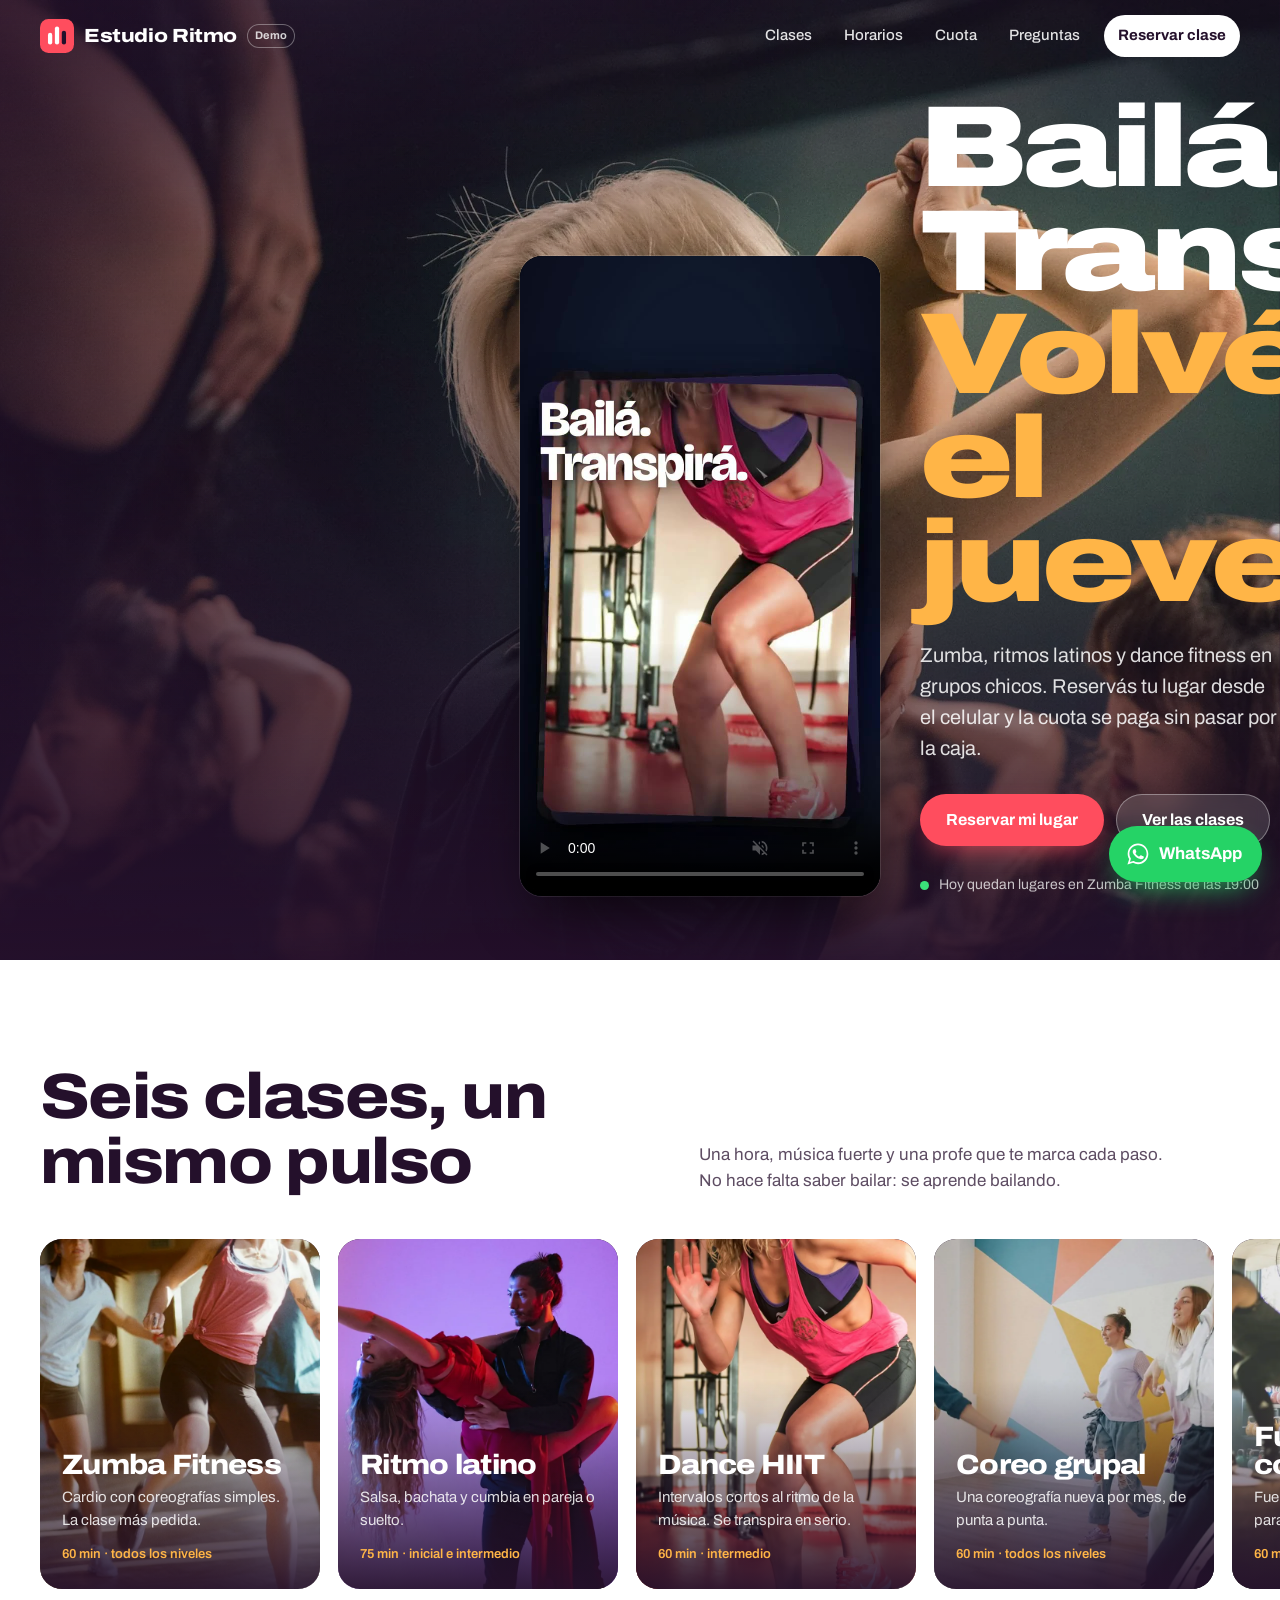
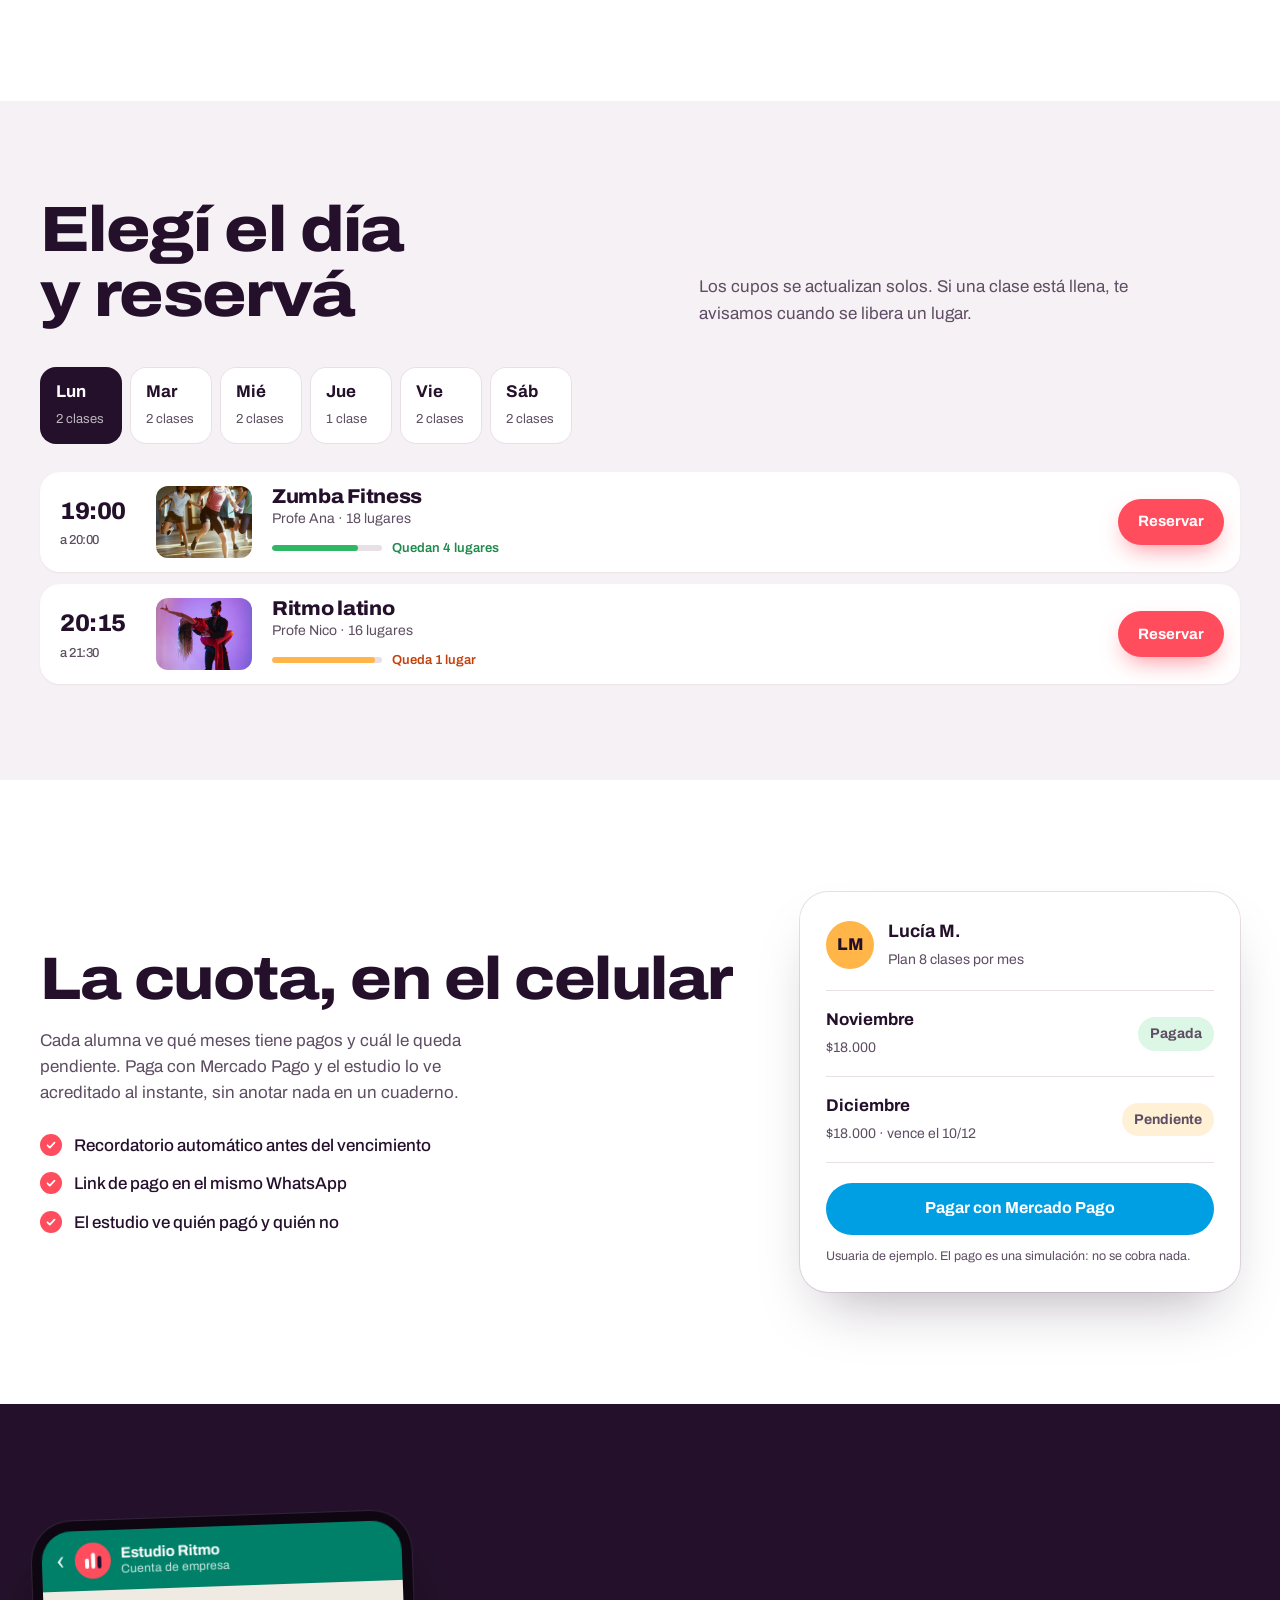
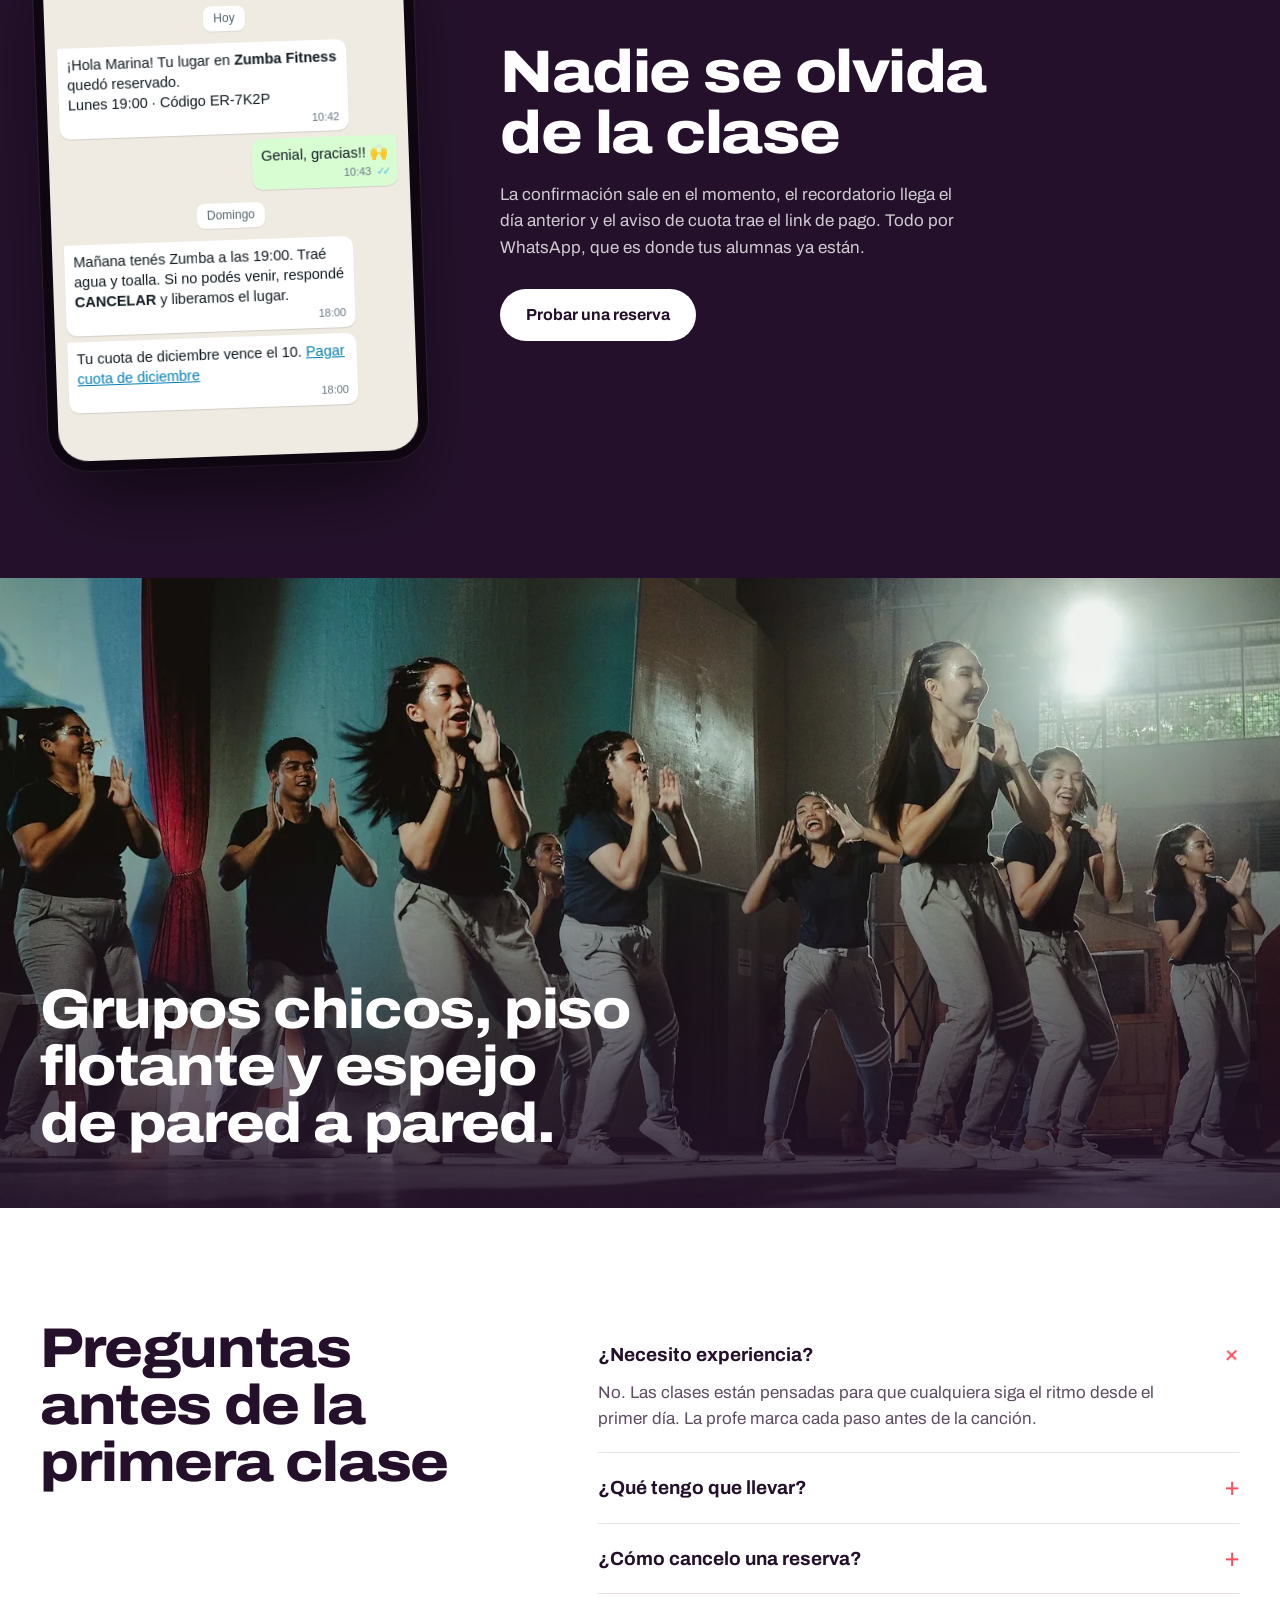
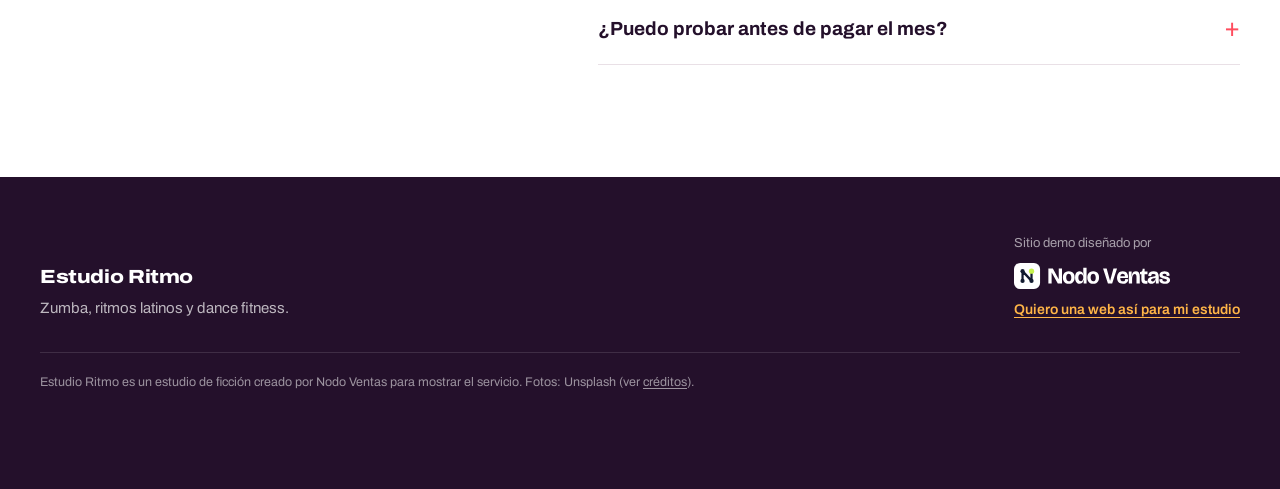
==== commit edf28e88: "Publicar video v2 en /video/ y embeberlo en el hero de la demo" ====
--- a/index.html
+++ b/index.html
@@ -40,6 +40,10 @@
       <img class="hero-img" src="img/hero.webp" alt="Alumna bailando con los brazos en alto en una clase" width="1920" height="1280" fetchpriority="high">
       <div class="hero-shade" aria-hidden="true"></div>
       <div class="wrap hero-inner">
+        <div class="hero-video">
+          <video src="video/nodo_ventas_estudio_ritmo_v2_9x16.mp4" poster="video/nodo_ventas_estudio_ritmo_v2_poster.jpg" muted autoplay loop playsinline webkit-playsinline controls preload="metadata" title="Video de la demo Estudio Ritmo, hecha por Nodo Ventas"></video>
+        </div>
+        <div class="hero-copy">
         <h1 class="hero-title"><span>Bailá.</span> <span>Transpirá.</span> <span>Volvé el jueves.</span></h1>
         <p class="hero-lead">Zumba, ritmos latinos y dance fitness en grupos chicos. Reservás tu lugar desde el celular y la cuota se paga sin pasar por la caja.</p>
         <div class="hero-actions">
@@ -47,6 +51,7 @@
           <a class="btn btn-glass" href="#clases">Ver las clases</a>
         </div>
         <p class="hero-meta"><span class="live-dot" aria-hidden="true"></span> Hoy quedan lugares en Zumba Fitness de las 19:00</p>
+        </div>
       </div>
     </section>
 
--- a/styles.css
+++ b/styles.css
@@ -75,7 +75,10 @@
 .hero { position: relative; min-height: 100svh; display: flex; align-items: flex-end; color: #fff; overflow: hidden; background: var(--plum); }
 .hero-img { position: absolute; inset: 0; width: 100%; height: 100%; object-fit: cover; object-position: 62% 30%; transform: scale(1.06); animation: settle 1.8s var(--ease) forwards; }
 .hero-shade { position: absolute; inset: 0; background: linear-gradient(180deg, rgba(36,16,43,.55) 0%, rgba(36,16,43,0) 28%, rgba(36,16,43,.2) 50%, rgba(36,16,43,.94) 100%), linear-gradient(90deg, rgba(36,16,43,.7) 0%, rgba(36,16,43,0) 65%); }
-.hero-inner { position: relative; padding: 140px 0 64px; }
+.hero-inner { position: relative; padding: 96px 0 64px; display: grid; grid-template-columns: 1.15fr minmax(260px, 360px); gap: 40px; align-items: end; width: 100%; }
+.hero-video { width: min(100%, 360px); aspect-ratio: 9 / 16; justify-self: end; border-radius: 22px; overflow: hidden; background: #000; box-shadow: 0 28px 60px -18px rgba(0,0,0,.7), 0 0 0 1px rgba(255,255,255,.14); }
+.hero-video video { width: 100%; height: 100%; display: block; object-fit: contain; background: #000; }
+.hero-copy { min-width: 0; }
 .hero-title { font-size: clamp(50px, 9vw, 124px); line-height: .9; letter-spacing: -0.035em; font-weight: 900; font-variation-settings: "wdth" 125; max-width: 11ch; }
 .hero-title span { display: inline-block; opacity: 0; transform: translateY(.35em); animation: rise .9s var(--ease) forwards; }
 .hero-title span:nth-child(2) { animation-delay: .12s; }
@@ -255,4 +258,10 @@
 
 .demo-tag { margin-right: auto; margin-left: -6px; font-size: 11px; font-weight: 700; letter-spacing: .02em; text-decoration: none; padding: 3px 8px; border-radius: 999px; color: rgba(255,255,255,.8); box-shadow: inset 0 0 0 1px rgba(255,255,255,.35); }
 .demo-tag:hover { color: #fff; box-shadow: inset 0 0 0 1px #fff; }
+@media (max-width: 900px) {
+  .hero { min-height: 0; align-items: stretch; overflow: hidden; }
+  .hero-inner { grid-template-columns: 1fr; justify-items: center; padding: 88px 0 48px; gap: 28px; }
+  .hero-video { width: min(100%, calc(68svh * 9 / 16), 380px); justify-self: center; }
+  .hero-copy { width: 100%; }
+}
 @media (max-width: 600px) { .hero-img { object-position: 58% 18%; } }
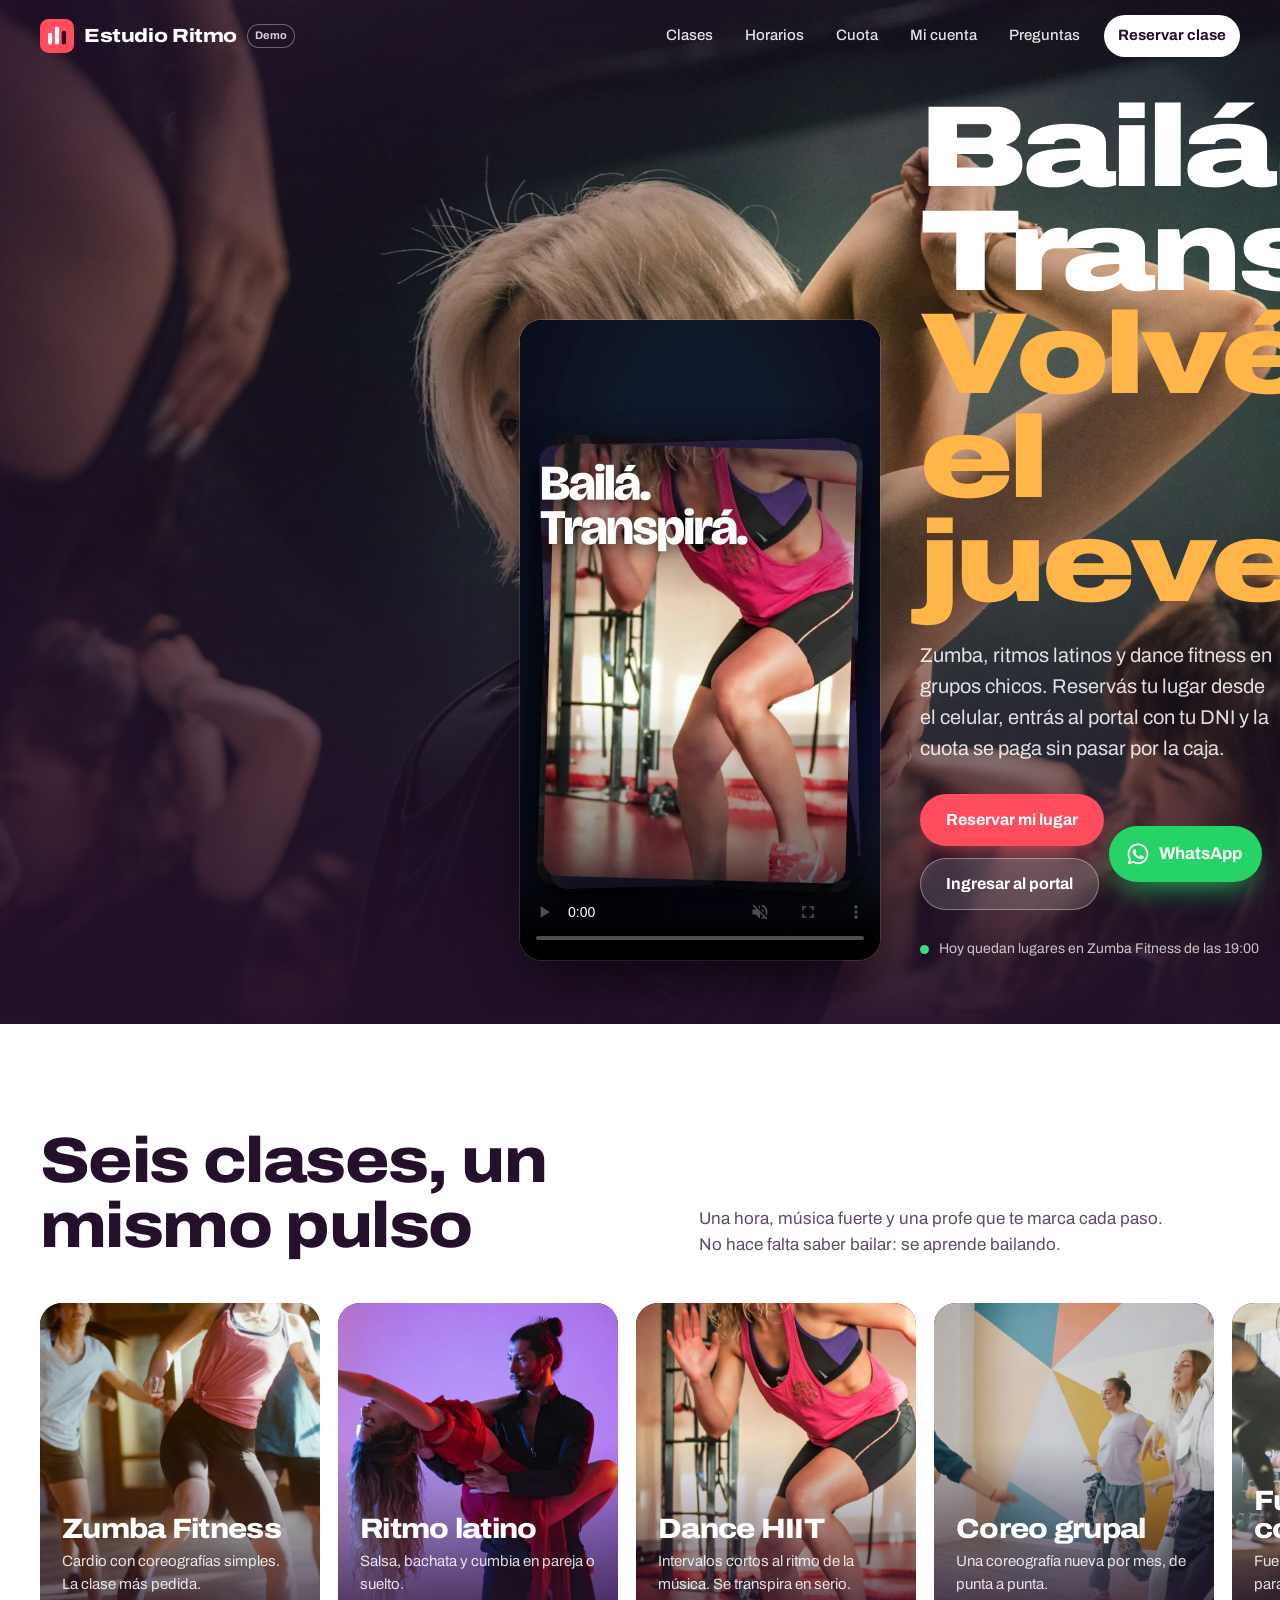
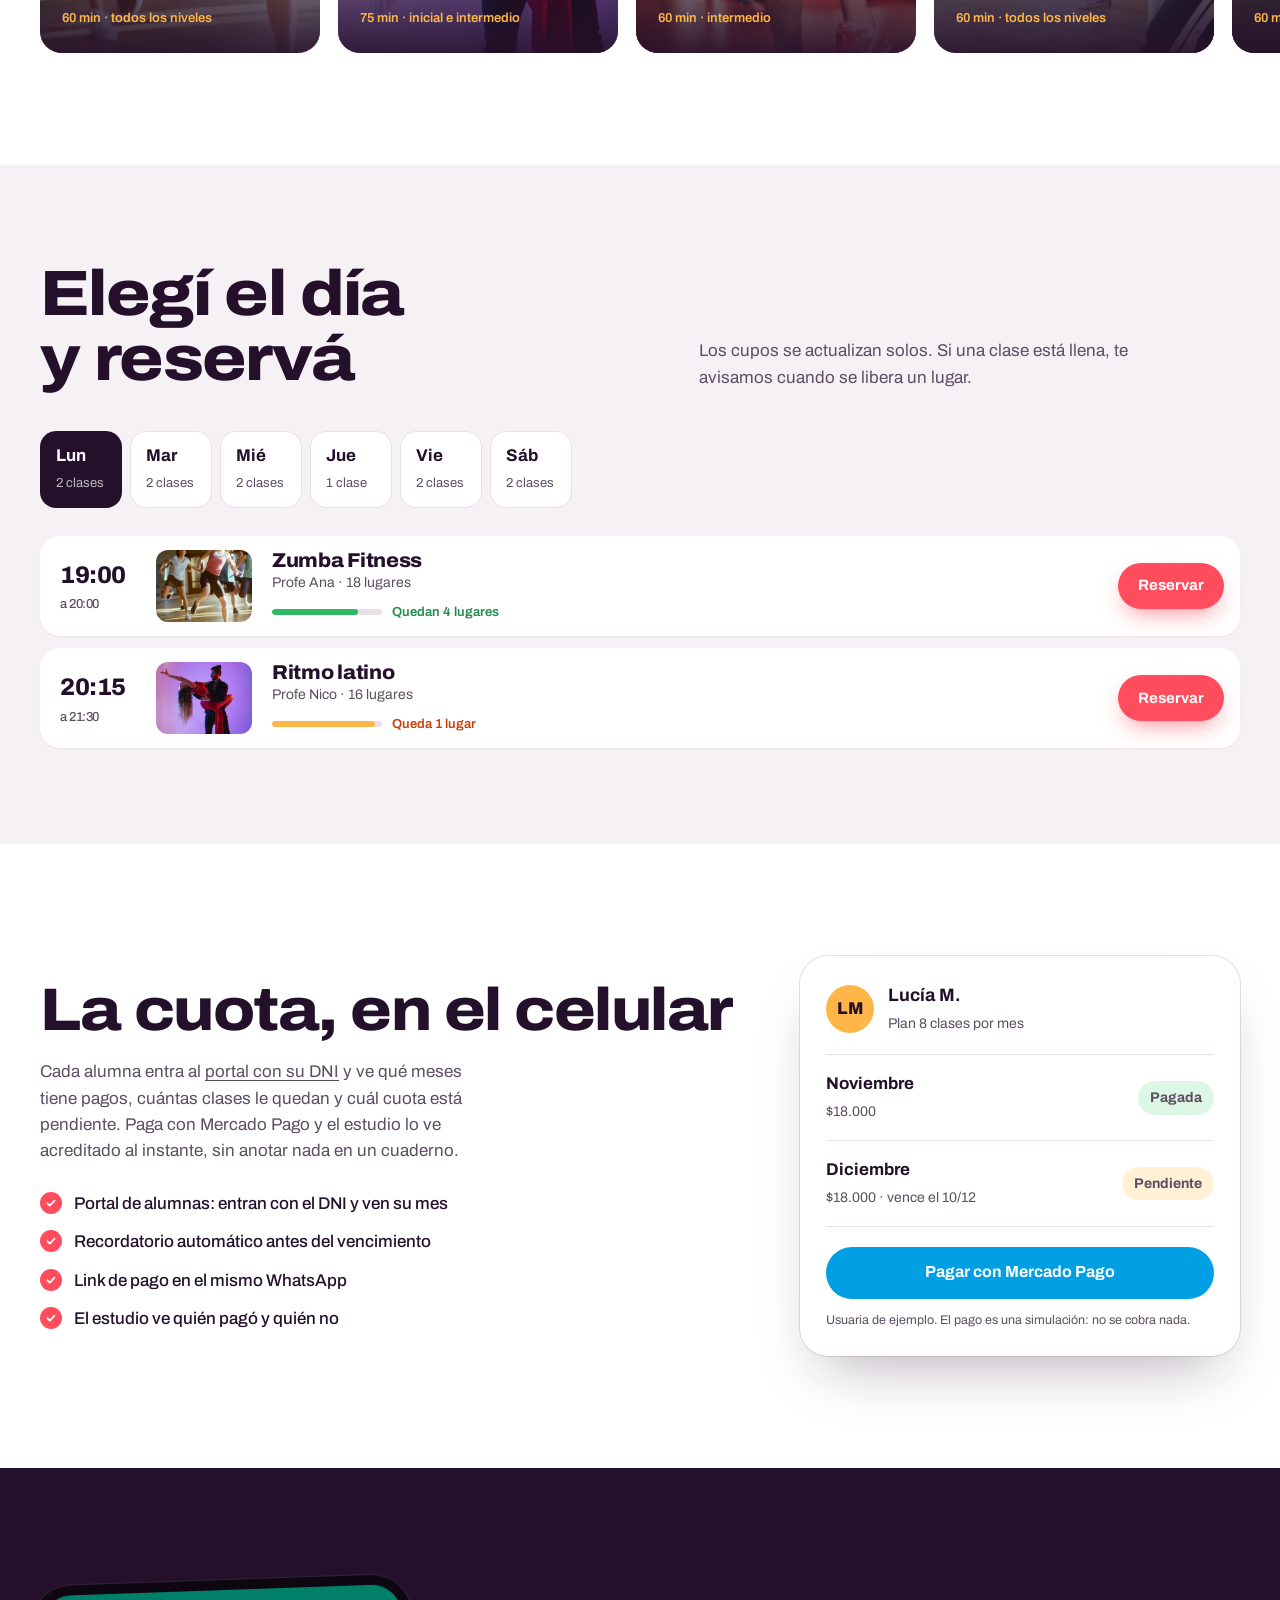
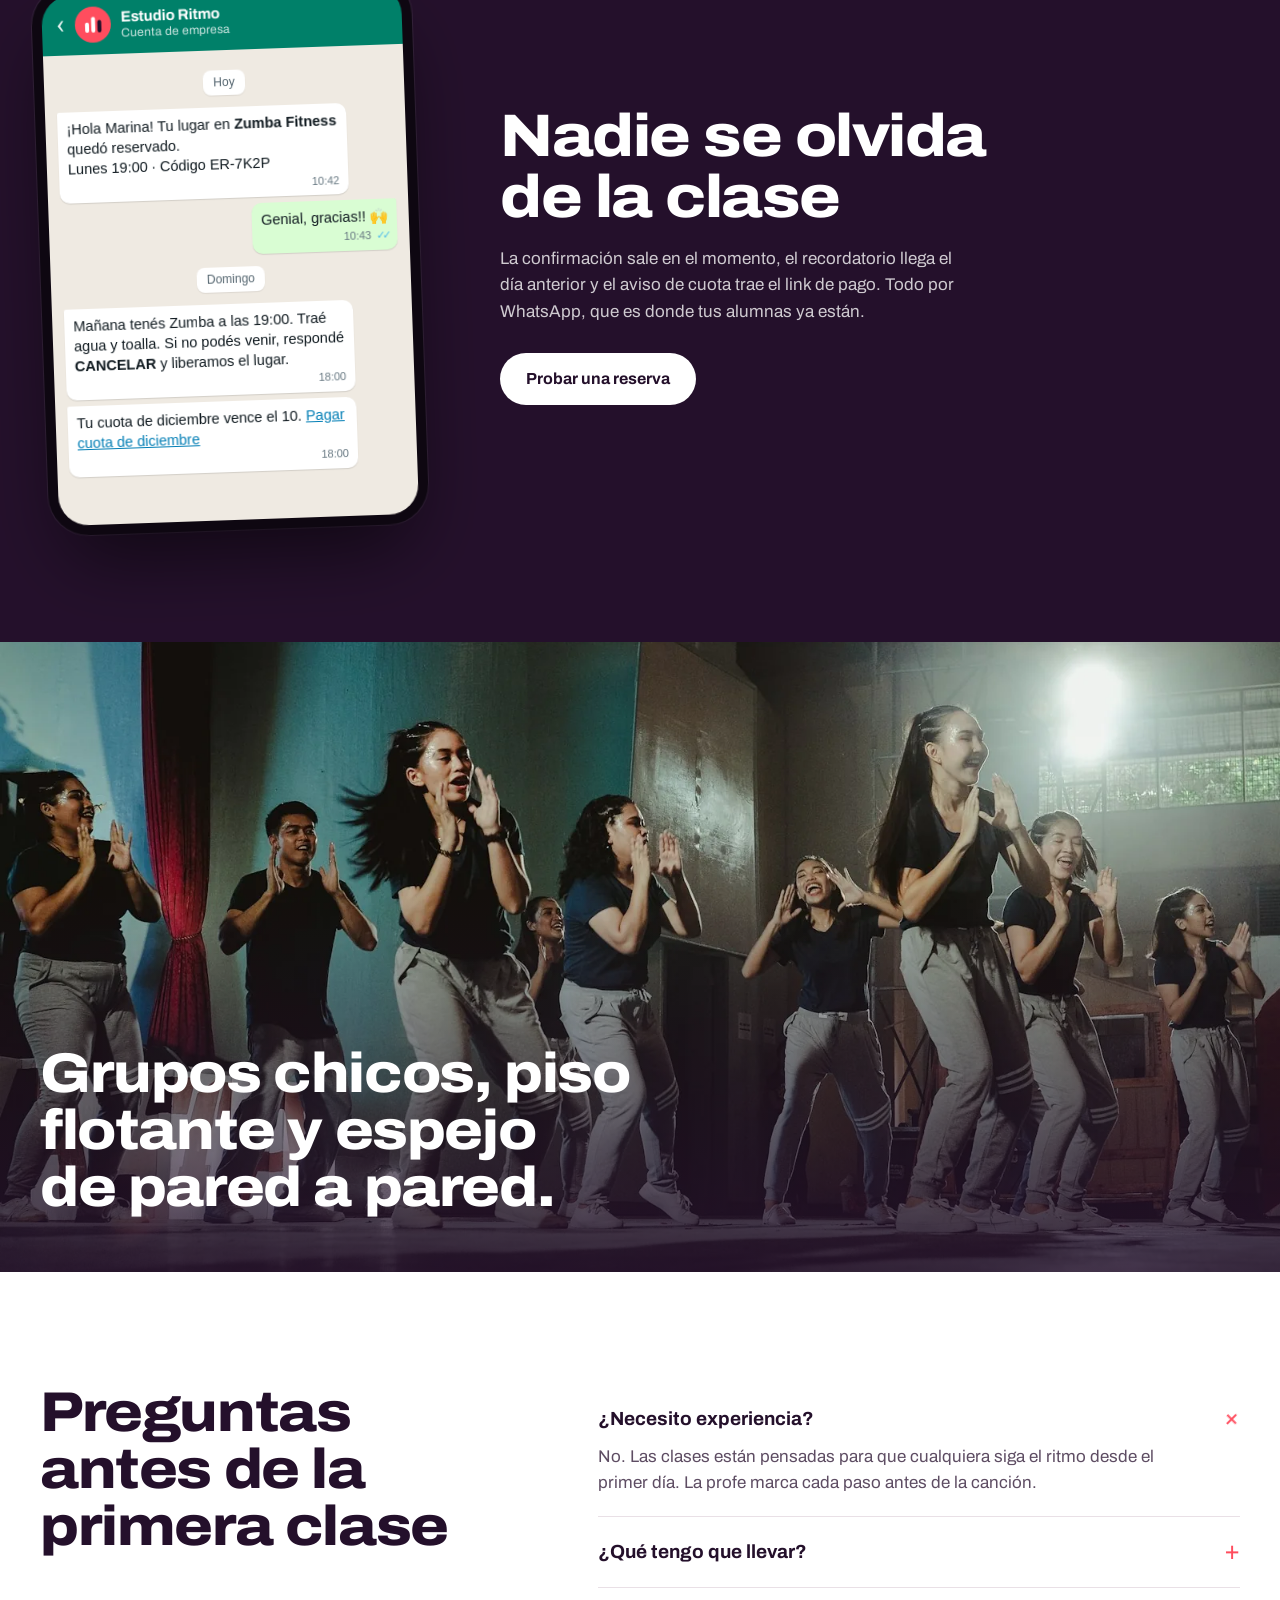
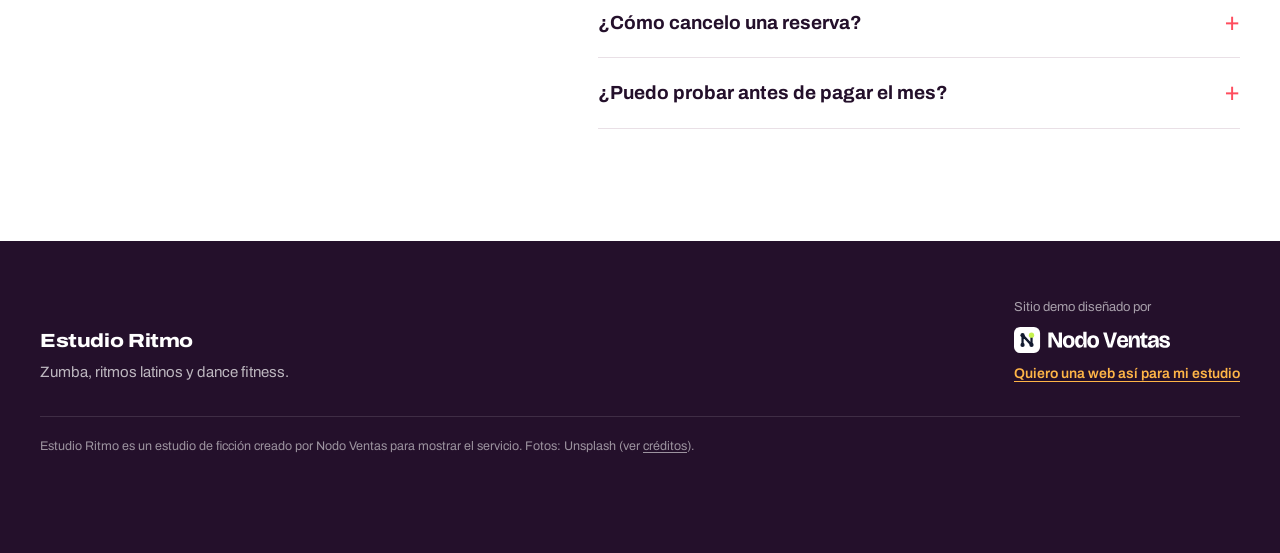
==== commit 8375a503: "Agregar portal de alumnas y actualizar precios a 180k / 350k / 600k+35k/mes El pack del medio suma e" ====
--- a/index.html
+++ b/index.html
@@ -4,7 +4,7 @@
   <meta charset="utf-8">
   <meta name="viewport" content="width=device-width, initial-scale=1, viewport-fit=cover">
   <title>Estudio Ritmo · Zumba y danza</title>
-  <meta name="description" content="Clases de Zumba, ritmos latinos y dance fitness. Reservá tu lugar desde el celular y pagá la cuota sin pasar por la caja. Sitio demo creado por Nodo Ventas.">
+  <meta name="description" content="Clases de Zumba, ritmos latinos y dance fitness. Reservá tu lugar, entrá al portal con tu DNI y pagá la cuota sin pasar por la caja. Sitio demo creado por Nodo Ventas.">
   <meta name="robots" content="noindex, nofollow">
   <meta name="theme-color" content="#24102B">
   <link rel="icon" href="favicon.svg" type="image/svg+xml">
@@ -29,6 +29,7 @@
         <a href="#clases">Clases</a>
         <a href="#horarios">Horarios</a>
         <a href="#cuota">Cuota</a>
+        <a href="mi-cuenta/">Mi cuenta</a>
         <a href="#preguntas">Preguntas</a>
         <a class="nav-cta" href="#horarios">Reservar clase</a>
       </nav>
@@ -45,10 +46,10 @@
         </div>
         <div class="hero-copy">
         <h1 class="hero-title"><span>Bailá.</span> <span>Transpirá.</span> <span>Volvé el jueves.</span></h1>
-        <p class="hero-lead">Zumba, ritmos latinos y dance fitness en grupos chicos. Reservás tu lugar desde el celular y la cuota se paga sin pasar por la caja.</p>
+        <p class="hero-lead">Zumba, ritmos latinos y dance fitness en grupos chicos. Reservás tu lugar desde el celular, entrás al portal con tu DNI y la cuota se paga sin pasar por la caja.</p>
         <div class="hero-actions">
           <a class="btn btn-coral" href="#horarios">Reservar mi lugar</a>
-          <a class="btn btn-glass" href="#clases">Ver las clases</a>
+          <a class="btn btn-glass" href="mi-cuenta/">Ingresar al portal</a>
         </div>
         <p class="hero-meta"><span class="live-dot" aria-hidden="true"></span> Hoy quedan lugares en Zumba Fitness de las 19:00</p>
         </div>
@@ -103,8 +104,9 @@
       <div class="wrap cuota-grid">
         <div class="cuota-copy">
           <h2 id="cuota-title">La cuota, en el celular</h2>
-          <p>Cada alumna ve qué meses tiene pagos y cuál le queda pendiente. Paga con Mercado Pago y el estudio lo ve acreditado al instante, sin anotar nada en un cuaderno.</p>
+          <p>Cada alumna entra al <a href="mi-cuenta/">portal con su DNI</a> y ve qué meses tiene pagos, cuántas clases le quedan y cuál cuota está pendiente. Paga con Mercado Pago y el estudio lo ve acreditado al instante, sin anotar nada en un cuaderno.</p>
           <ul class="ticks">
+            <li>Portal de alumnas: entran con el DNI y ven su mes</li>
             <li>Recordatorio automático antes del vencimiento</li>
             <li>Link de pago en el mismo WhatsApp</li>
             <li>El estudio ve quién pagó y quién no</li>
